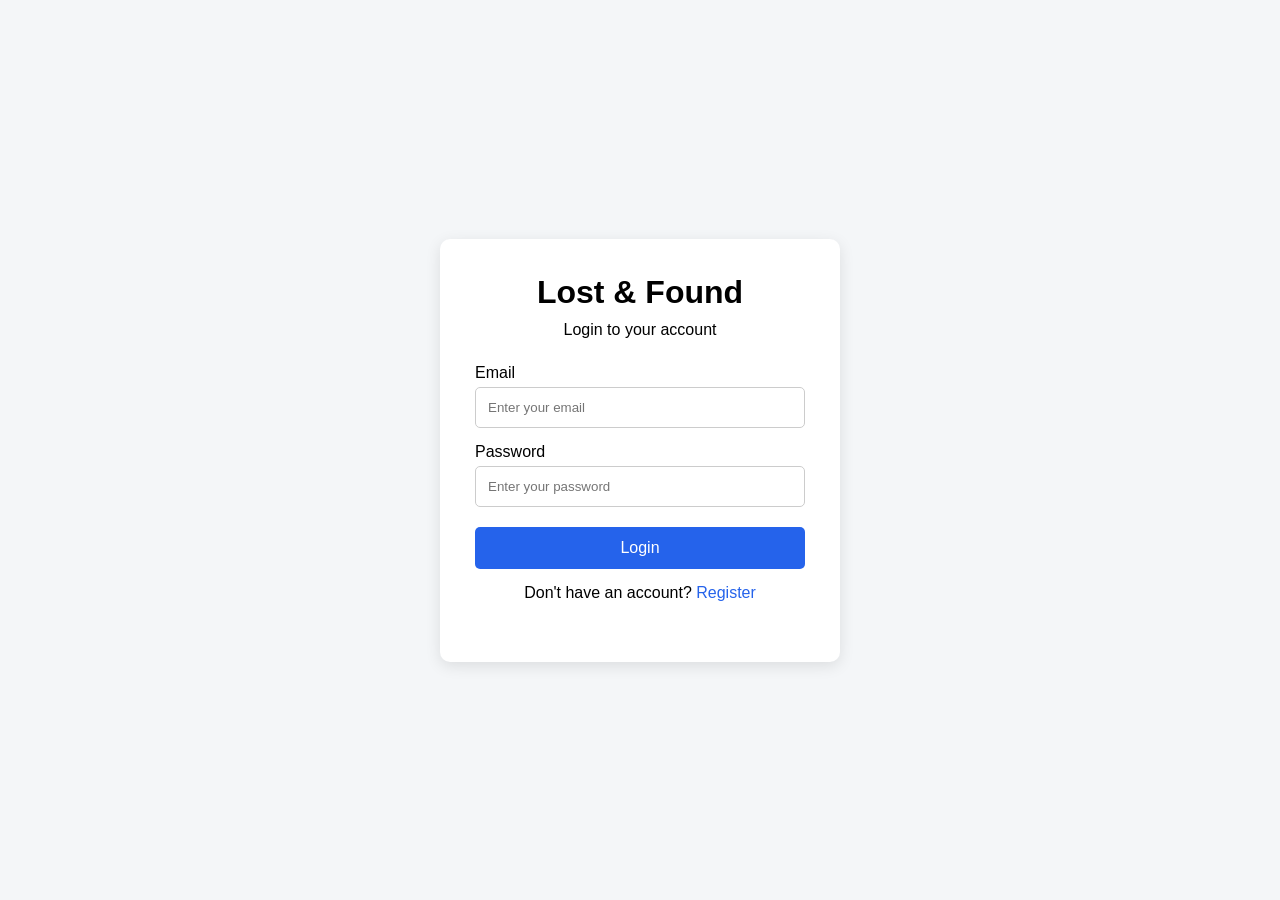
==== frontend/index.html @ b4ef364d "Added Admin Control" ====
<!DOCTYPE html>
<html lang="en">

<head>
    <meta charset="UTF-8">
    <meta name="viewport" content="width=device-width, initial-scale=1.0">

    <title>Lost & Found - Login</title>

    <link rel="stylesheet" href="css/style.css">
</head>

<body>

    <div class="container">

        <div class="login-box">

            <h1>Lost & Found</h1>

            <p>Login to your account</p>

            <form id="loginForm">

                <label for="email">Email</label>
                <input
                    type="email"
                    id="email"
                    placeholder="Enter your email"
                    required
                >

                <label for="password">Password</label>
                <input
                    type="password"
                    id="password"
                    placeholder="Enter your password"
                    required
                >

                <button type="submit">Login</button>

                <p id="message"></p>

            </form>

            <p>
                Don't have an account?
                <a href="register.html">Register</a>
            </p>

        </div>

    </div>

    <script src="js/login.js"></script>

</body>

</html>
---- frontend/css/style.css ----
/* Landing Page */

.landing-page {
    margin: 0;
    min-height: 100vh;

    background: linear-gradient(
        135deg,
        #1e3c72,
        #2a5298
    );

    display: flex;
    align-items: center;
    justify-content: center;
}


.landing-container {
    width: 100%;
    max-width: 1100px;
    padding: 40px;
}


.landing-content {
    background: white;

    max-width: 650px;

    margin: auto;

    padding: 60px 50px;

    text-align: center;

    border-radius: 20px;

    box-shadow:
        0 15px 40px rgba(0, 0, 0, 0.2);
}


.landing-content h1 {
    font-size: 52px;
    margin-bottom: 10px;
}


.landing-content h2 {
    font-size: 28px;
    margin-bottom: 20px;
}


.landing-content p {
    font-size: 17px;
    line-height: 1.7;

    color: #555;

    margin-bottom: 35px;
}


.landing-buttons {
    display: flex;

    justify-content: center;

    gap: 20px;
}


.landing-btn {
    display: inline-block;

    padding: 14px 35px;

    background: #1e3c72;

    color: white;

    text-decoration: none;

    border-radius: 8px;

    font-size: 16px;

    font-weight: bold;

    transition: 0.3s;
}


.landing-btn:hover {
    transform: translateY(-2px);

    opacity: 0.9;
}


.landing-btn.secondary {
    background: white;

    color: #1e3c72;

    border: 2px solid #1e3c72;
}


@media (max-width: 600px) {

    .landing-container {
        padding: 20px;
    }

    .landing-content {
        padding: 40px 25px;
    }

    .landing-content h1 {
        font-size: 40px;
    }

    .landing-content h2 {
        font-size: 23px;
    }

    .landing-buttons {
        flex-direction: column;
    }

    .landing-btn {
        width: auto;
    }

}

* {
    box-sizing: border-box;
    margin: 0;
    padding: 0;
}

body {
    font-family: Arial, sans-serif;
    background: #f4f6f8;
}

.container {
    min-height: 100vh;
    display: flex;
    justify-content: center;
    align-items: center;
}

.login-box {
    width: 400px;
    background: white;
    padding: 35px;
    border-radius: 10px;
    box-shadow: 0 4px 15px rgba(0, 0, 0, 0.1);
}

.login-box h1 {
    text-align: center;
    margin-bottom: 10px;
}

.login-box > p {
    text-align: center;
    margin-bottom: 25px;
}

label {
    display: block;
    margin-top: 15px;
    margin-bottom: 5px;
}

input {
    width: 100%;
    padding: 12px;
    border: 1px solid #ccc;
    border-radius: 5px;
}

button {
    width: 100%;
    padding: 12px;
    margin-top: 20px;
    border: none;
    border-radius: 5px;
    background: #2563eb;
    color: white;
    cursor: pointer;
    font-size: 16px;
}

button:hover {
    background: #1d4ed8;
}

a {
    color: #2563eb;
    text-decoration: none;
}

#message {
    margin-top: 15px;
}

header {
    background: #2563eb;
    color: white;
    padding: 20px 40px;

    display: flex;
    justify-content: space-between;
    align-items: center;
}

header h1 {
    margin: 0;
}

nav {
    display: flex;
    align-items: center;
    gap: 20px;
}

nav a {
    color: white;
    text-decoration: none;
}

nav button {
    width: auto;
    margin: 0;
    padding: 8px 15px;
    background: white;
    color: #2563eb;
}

main {
    padding: 40px;
}

main h2 {
    margin-bottom: 10px;
}

.dashboard-cards {
    display: grid;
    grid-template-columns: repeat(2, 1fr);
    gap: 20px;
    margin-top: 30px;
}

.card {
    background: white;
    padding: 25px;
    border-radius: 10px;
    box-shadow: 0 3px 10px rgba(0, 0, 0, 0.1);
}

.card h3 {
    margin-bottom: 10px;
}

.card p {
    margin-bottom: 20px;
}

.card a {
    display: inline-block;
    background: #2563eb;
    color: white;
    padding: 10px 15px;
    border-radius: 5px;
}

.filters {
    display: grid;
    grid-template-columns: 2fr 1fr 1fr 1fr;
    gap: 15px;
    margin: 25px 0;
}

.filters input,
.filters select {
    padding: 12px;
    border: 1px solid #ccc;
    border-radius: 5px;
}

.items-grid {
    display: grid;
    grid-template-columns: repeat(3, 1fr);
    gap: 20px;
    margin-top: 25px;
}

.item-card {
    background: white;
    padding: 20px;
    border-radius: 10px;
    box-shadow: 0 3px 10px rgba(0, 0, 0, 0.1);
}

.item-card h3 {
    margin-bottom: 15px;
}

.item-card p {
    margin: 8px 0;
}

.item-card button {
    margin-top: 15px;
}

@media (max-width: 900px) {

    .items-grid {
        grid-template-columns: repeat(2, 1fr);
    }

    .filters {
        grid-template-columns: 1fr 1fr;
    }
}

@media (max-width: 600px) {

    .items-grid {
        grid-template-columns: 1fr;
    }

    .filters {
        grid-template-columns: 1fr;
    }

    header {
        flex-direction: column;
        gap: 15px;
    }

    nav {
        flex-wrap: wrap;
        justify-content: center;
    }
}

.details-card {
    max-width: 800px;
    margin: 30px auto;
    background: white;
    padding: 30px;
    border-radius: 10px;
    box-shadow: 0 3px 10px rgba(0, 0, 0, 0.1);
}

.details-card h2 {
    margin-bottom: 20px;
}

.details-card p {
    margin: 12px 0;
}

.claim-box {
    max-width: 800px;
    margin: 20px auto;
    background: white;
    padding: 30px;
    border-radius: 10px;
    box-shadow: 0 3px 10px rgba(0, 0, 0, 0.1);
}

.claim-box h2 {
    margin-bottom: 10px;
}

.claim-box textarea {
    width: 100%;
    margin-top: 20px;
    padding: 12px;
    border: 1px solid #ccc;
    border-radius: 5px;
    resize: vertical;
}

.claim-box button {
    width: auto;
    padding: 10px 20px;
}

#message,
#claimMessageResult {
    margin-top: 15px;
}

.form-card {
    max-width: 650px;
    margin: 30px auto;
    background: white;
    padding: 30px;
    border-radius: 10px;
    box-shadow: 0 3px 10px rgba(0, 0, 0, 0.1);
}

.form-card h2 {
    margin-bottom: 10px;
}

.form-card > p {
    margin-bottom: 25px;
}

.form-card label {
    display: block;
    margin-top: 15px;
    margin-bottom: 5px;
}

.form-card input,
.form-card select,
.form-card textarea {
    width: 100%;
    padding: 12px;
    border: 1px solid #ccc;
    border-radius: 5px;
    font-family: inherit;
}

.form-card textarea {
    resize: vertical;
}

.form-card button {
    margin-top: 25px;
}

#message {
    margin-top: 15px;
}

.claims-grid {
    display: grid;
    grid-template-columns: repeat(3, 1fr);
    gap: 20px;
    margin-top: 25px;
}

.claim-card {
    background: white;
    padding: 25px;
    border-radius: 10px;
    box-shadow: 0 3px 10px rgba(0, 0, 0, 0.1);
}

.claim-card h3 {
    margin-bottom: 15px;
}

.claim-card p {
    margin: 10px 0;
}

.claim-status {
    font-weight: bold;
}

.claim-status.pending {
    color: orange;
}

.claim-status.accepted {
    color: green;
}

.claim-status.rejected {
    color: red;
}

.claim-card button {
    width: auto;
    margin-top: 15px;
}


@media (max-width: 900px) {

    .claims-grid {
        grid-template-columns: repeat(2, 1fr);
    }

}


@media (max-width: 600px) {

    .claims-grid {
        grid-template-columns: 1fr;
    }

}

.admin-claim-card {
    background: white;
    margin: 20px 0;
    padding: 25px;
    border-radius: 10px;
    box-shadow: 0 3px 10px rgba(0, 0, 0, 0.1);
}

.admin-claim-card h3 {
    margin-bottom: 15px;
}

.admin-claim-card p {
    margin: 10px 0;
}

.claim-actions {
    margin-top: 20px;
}

.claim-actions button {
    width: auto;
    margin-right: 10px;
}

.admin-item-card {
    background: white;
    margin: 20px 0;
    padding: 25px;
    border-radius: 10px;
    box-shadow: 0 3px 10px rgba(0, 0, 0, 0.1);
}

.admin-item-card h3 {
    margin-bottom: 15px;
}

.admin-item-card p {
    margin: 10px 0;
}

.item-actions {
    margin-top: 20px;
}

.item-actions button {
    width: auto;
    margin-right: 10px;
}

.item-status {
    font-weight: bold;
}

.item-status.active {
    color: green;
}

.item-status.resolved {
    color: blue;
}

.admin-user-card {
    background: white;
    margin: 20px 0;
    padding: 25px;
    border-radius: 10px;
    box-shadow: 0 3px 10px rgba(0, 0, 0, 0.1);
}

.admin-user-card h3 {
    margin-bottom: 15px;
}

.admin-user-card p {
    margin: 10px 0;
}

.user-actions {
    margin-top: 20px;
}

.user-actions button {
    width: auto;
}

.user-actions span {
    font-weight: bold;
}

.dashboard-cards {
    display: grid;
    grid-template-columns: repeat(3, 1fr);
    gap: 20px;
    margin-top: 30px;
}

.dashboard-card {
    background: white;
    padding: 25px;
    border-radius: 10px;
    text-align: center;
    box-shadow: 0 3px 10px rgba(0, 0, 0, 0.1);
}

.dashboard-card h3 {
    margin-bottom: 15px;
}

.dashboard-card p {
    font-size: 32px;
    font-weight: bold;
}

.admin-links {
    display: flex;
    gap: 15px;
    margin-top: 35px;
    flex-wrap: wrap;
}

.admin-links a {
    padding: 12px 20px;
    background: #333;
    color: white;
    text-decoration: none;
    border-radius: 6px;
}

@media (max-width: 800px) {

    .dashboard-cards {
        grid-template-columns: repeat(2, 1fr);
    }

}

@media (max-width: 500px) {

    .dashboard-cards {
        grid-template-columns: 1fr;
    }

}
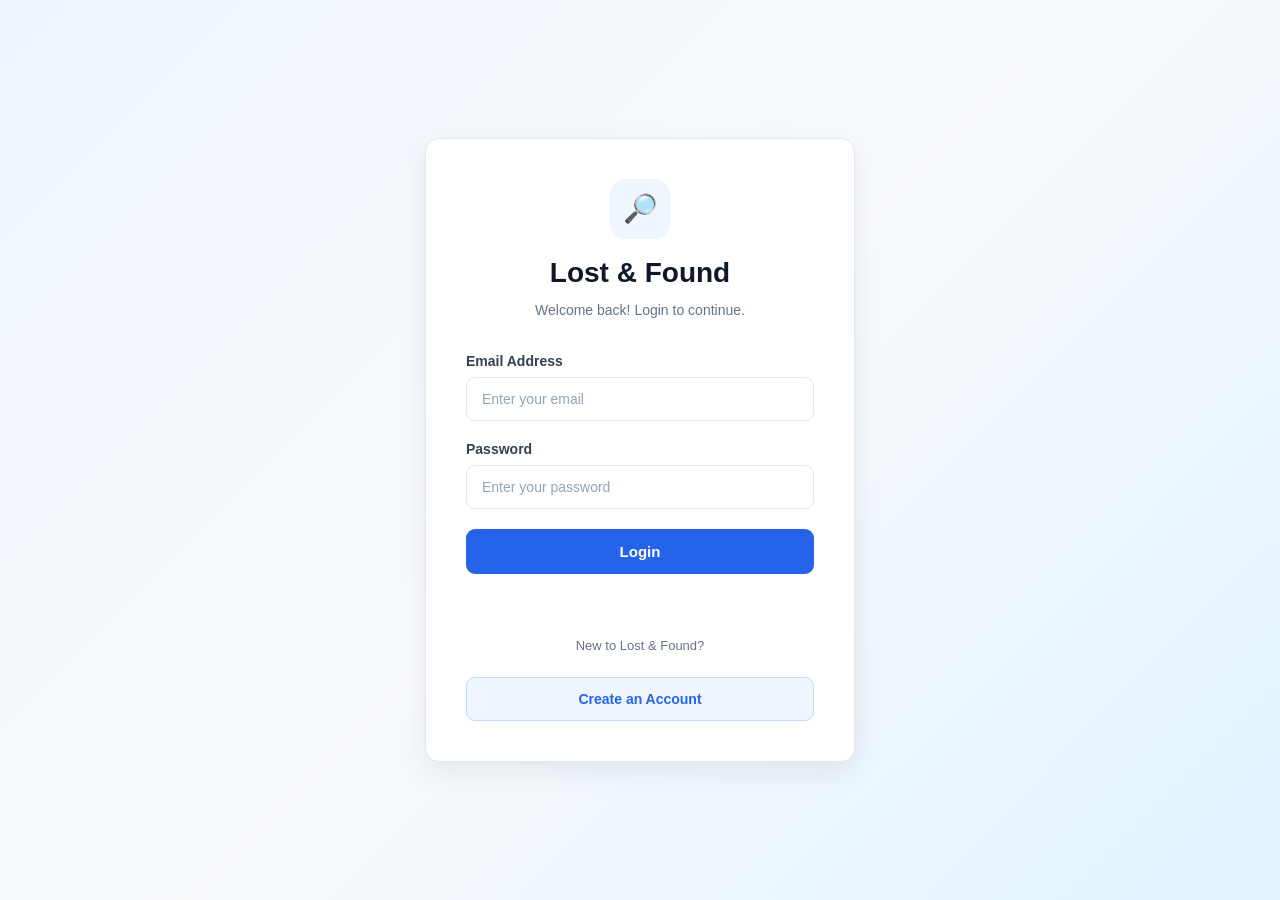
==== commit 41448374: "Updated frontend" ====
--- a/frontend/index.html
+++ b/frontend/index.html
@@ -5,53 +5,80 @@
     <meta charset="UTF-8">
     <meta name="viewport" content="width=device-width, initial-scale=1.0">
 
-    <title>Lost & Found - Login</title>
+    <title>Login | Lost & Found</title>
 
     <link rel="stylesheet" href="css/style.css">
 </head>
 
 <body>
 
-    <div class="container">
+    <main class="auth-page">
 
-        <div class="login-box">
+        <section class="auth-card">
 
-            <h1>Lost & Found</h1>
+            <div class="auth-header">
 
-            <p>Login to your account</p>
+                <div class="brand-icon">
+                    🔎
+                </div>
 
-            <form id="loginForm">
+                <h1>Lost & Found</h1>
 
-                <label for="email">Email</label>
-                <input
-                    type="email"
-                    id="email"
-                    placeholder="Enter your email"
-                    required
-                >
+                <p>Welcome back! Login to continue.</p>
 
-                <label for="password">Password</label>
-                <input
-                    type="password"
-                    id="password"
-                    placeholder="Enter your password"
-                    required
-                >
+            </div>
 
-                <button type="submit">Login</button>
+            <form id="loginForm" class="auth-form">
 
-                <p id="message"></p>
+                <div class="form-group">
+
+                    <label for="email">Email Address</label>
+
+                    <input
+                        type="email"
+                        id="email"
+                        name="email"
+                        placeholder="Enter your email"
+                        autocomplete="email"
+                        required
+                    >
+
+                </div>
+
+                <div class="form-group">
+
+                    <label for="password">Password</label>
+
+                    <input
+                        type="password"
+                        id="password"
+                        name="password"
+                        placeholder="Enter your password"
+                        autocomplete="current-password"
+                        required
+                    >
+
+                </div>
+
+                <button type="submit" class="primary-btn">
+                    Login
+                </button>
+
+                <p id="message" class="form-message"></p>
 
             </form>
 
-            <p>
-                Don't have an account?
-                <a href="register.html">Register</a>
-            </p>
+            <div class="auth-divider">
+                <span>New to Lost & Found?</span>
+            </div>
 
-        </div>
+            <a href="register.html" class="secondary-btn">
+                Create an Account
+            </a>
 
-    </div>
+        </section>
+
+    </main>
 
     <script src="js/login.js"></script>
 
--- a/frontend/css/style.css
+++ b/frontend/css/style.css
@@ -1,655 +1,5885 @@
-/* Landing Page */
-
-.landing-page {
+
+/* =========================================
+   1. GLOBAL RESET
+   Removes default browser spacing
+========================================= */
+
+* {
     margin: 0;
+    padding: 0;
+    box-sizing: border-box;
+}
+
+
+/* =========================================
+   2. ROOT VARIABLES
+   Common colors and values for the website
+========================================= */
+
+:root {
+    --primary-color: #2563eb;
+    --primary-hover: #1d4ed8;
+
+    --background-color: #f1f5f9;
+    --card-color: #ffffff;
+
+    --heading-color: #0f172a;
+    --text-color: #64748b;
+
+    --border-color: #e2e8f0;
+
+    --shadow: 0 10px 30px rgba(15, 23, 42, 0.08);
+
+    --border-radius: 14px;
+}
+
+
+/* =========================================
+   3. BODY STYLING
+   Sets the default font and background
+========================================= */
+
+body {
+    font-family: Arial, Helvetica, sans-serif;
+    background-color: var(--background-color);
+    color: var(--heading-color);
     min-height: 100vh;
+}
+
+
+/* =========================================
+   4. AUTH PAGE
+   Centers the login card
+========================================= */
+
+.auth-page {
+    min-height: 100vh;
+
+    display: flex;
+    justify-content: center;
+    align-items: center;
+
+    padding: 20px;
 
     background: linear-gradient(
         135deg,
-        #1e3c72,
-        #2a5298
+        #eff6ff,
+        #f8fafc,
+        #e0f2fe
     );
-
-    display: flex;
-    align-items: center;
+}
+
+
+/* =========================================
+   5. AUTH CARD
+   Main white login container
+========================================= */
+
+.auth-card {
+    width: 100%;
+    max-width: 430px;
+
+    background-color: var(--card-color);
+
+    padding: 40px;
+
+    border: 1px solid var(--border-color);
+    border-radius: var(--border-radius);
+
+    box-shadow: var(--shadow);
+
+    transition: transform 0.3s ease,
+                box-shadow 0.3s ease;
+}
+
+/* Slight card elevation on hover */
+
+.auth-card:hover {
+    transform: translateY(-3px);
+
+    box-shadow: 0 16px 40px rgba(15, 23, 42, 0.12);
+}
+
+
+/* =========================================
+   6. AUTH HEADER
+   Logo, heading and welcome text
+========================================= */
+
+.auth-header {
+    text-align: center;
+    margin-bottom: 32px;
+}
+
+/* Logo icon */
+
+.brand-icon {
+    width: 60px;
+    height: 60px;
+
+    display: flex;
     justify-content: center;
-}
-
-
-.landing-container {
+    align-items: center;
+
+    margin: 0 auto 18px;
+
+    background-color: #eff6ff;
+
+    border-radius: 16px;
+
+    font-size: 28px;
+}
+
+/* Main heading */
+
+.auth-header h1 {
+    font-size: 28px;
+    font-weight: 700;
+
+    color: var(--heading-color);
+
+    margin-bottom: 10px;
+}
+
+/* Welcome text */
+
+.auth-header p {
+    font-size: 14px;
+    color: var(--text-color);
+    line-height: 1.6;
+}
+
+
+/* =========================================
+   7. FORM STYLING
+========================================= */
+
+.auth-form {
+    display: flex;
+    flex-direction: column;
+    gap: 20px;
+}
+
+/* Each input and its label */
+
+.form-group {
+    display: flex;
+    flex-direction: column;
+    gap: 8px;
+}
+
+/* Input labels */
+
+.form-group label {
+    font-size: 14px;
+    font-weight: 600;
+
+    color: #334155;
+}
+
+/* Email and password inputs */
+
+.form-group input {
     width: 100%;
-    max-width: 1100px;
-    padding: 40px;
-}
-
-
-.landing-content {
+
+    padding: 13px 15px;
+
+    font-size: 14px;
+    font-family: inherit;
+
+    color: var(--heading-color);
+
+    background-color: #ffffff;
+
+    border: 1px solid var(--border-color);
+    border-radius: 9px;
+
+    outline: none;
+
+    transition: border-color 0.2s ease,
+                box-shadow 0.2s ease;
+}
+
+/* Placeholder color */
+
+.form-group input::placeholder {
+    color: #94a3b8;
+}
+
+/* Input focus effect */
+
+.form-group input:focus {
+    border-color: var(--primary-color);
+
+    box-shadow: 0 0 0 3px rgba(37, 99, 235, 0.12);
+}
+
+
+/* =========================================
+   8. PRIMARY LOGIN BUTTON
+========================================= */
+
+.primary-btn {
+    width: 100%;
+
+    padding: 14px;
+
+    background-color: var(--primary-color);
+    color: #ffffff;
+
+    border: none;
+    border-radius: 9px;
+
+    font-size: 15px;
+    font-weight: 600;
+
+    cursor: pointer;
+
+    transition: background-color 0.2s ease,
+                transform 0.2s ease,
+                box-shadow 0.2s ease;
+}
+
+/* Button hover */
+
+.primary-btn:hover {
+    background-color: var(--primary-hover);
+
+    transform: translateY(-2px);
+
+    box-shadow: 0 5px 14px rgba(37, 99, 235, 0.25);
+}
+
+/* Button click */
+
+.primary-btn:active {
+    transform: translateY(0);
+}
+
+/* Keyboard focus */
+
+.primary-btn:focus-visible,
+.secondary-btn:focus-visible {
+    outline: 3px solid rgba(37, 99, 235, 0.35);
+    outline-offset: 3px;
+}
+
+
+/* =========================================
+   9. FORM MESSAGE
+   Displays login success or error messages
+========================================= */
+
+.form-message {
+    font-size: 13px;
+    text-align: center;
+    line-height: 1.5;
+
+    color: #dc2626;
+}
+
+
+/* =========================================
+   10. AUTH DIVIDER
+========================================= */
+
+.auth-divider {
+    display: flex;
+    align-items: center;
+    justify-content: center;
+
+    margin: 24px 0;
+
+    color: var(--text-color);
+    font-size: 13px;
+}
+
+
+/* =========================================
+   11. SECONDARY BUTTON
+   Create account button
+========================================= */
+
+.secondary-btn {
+    display: block;
+    width: 100%;
+
+    padding: 13px;
+
+    text-align: center;
+    text-decoration: none;
+
+    color: var(--primary-color);
+
+    background-color: #eff6ff;
+
+    border: 1px solid #bfdbfe;
+    border-radius: 9px;
+
+    font-size: 14px;
+    font-weight: 600;
+
+    transition: background-color 0.2s ease,
+                border-color 0.2s ease;
+}
+
+/* Register button hover */
+
+.secondary-btn:hover {
+    background-color: #dbeafe;
+    border-color: #93c5fd;
+}
+
+
+/* =========================================
+   12. RESPONSIVE DESIGN
+   Adjusts the card for mobile screens
+========================================= */
+
+@media (max-width: 480px) {
+
+    .auth-card {
+        padding: 28px 22px;
+    }
+
+    .auth-header h1 {
+        font-size: 24px;
+    }
+
+    .brand-icon {
+        width: 54px;
+        height: 54px;
+    }
+
+}
+
+
+/* =========================================
+   13. REDUCED MOTION
+   Respects users who prefer less animation
+========================================= */
+
+@media (prefers-reduced-motion: reduce) {
+
+    *,
+    *::before,
+    *::after {
+        scroll-behavior: auto !important;
+        animation-duration: 0.01ms !important;
+        transition-duration: 0.01ms !important;
+    }
+
+}
+
+
+/* =========================================
+   USER DASHBOARD
+========================================= */
+
+
+/* =========================================
+   MAIN HEADER
+========================================= */
+
+.main-header {
+    min-height: 70px;
+
+    display: flex;
+    align-items: center;
+    justify-content: space-between;
+
+    padding: 15px 40px;
+
+    background-color: #0f172a;
+
+    border-bottom: 1px solid #1e293b;
+}
+
+
+/* Application brand */
+
+.brand {
+    display: flex;
+    align-items: center;
+
+    gap: 10px;
+
+    color: #ffffff;
+
+    font-size: 20px;
+    font-weight: 700;
+
+    text-decoration: none;
+}
+
+
+/* Brand icon */
+
+.brand-symbol {
+    width: 38px;
+    height: 38px;
+
+    display: flex;
+    align-items: center;
+    justify-content: center;
+
+    background-color: #2563eb;
+
+    border-radius: 10px;
+
+    font-size: 18px;
+}
+
+
+/* =========================================
+   NAVIGATION
+========================================= */
+
+.main-nav {
+    display: flex;
+    align-items: center;
+
+    gap: 8px;
+}
+
+
+/* Navigation links */
+
+.nav-link {
+    padding: 9px 13px;
+
+    color: #cbd5e1;
+
+    border-radius: 7px;
+
+    font-size: 14px;
+
+    text-decoration: none;
+
+    transition:
+        background-color 0.2s ease,
+        color 0.2s ease;
+}
+
+
+/* Navigation hover */
+
+.nav-link:hover {
+    color: #ffffff;
+
+    background-color: #1e293b;
+
+    text-decoration: none;
+}
+
+
+/* Active navigation item */
+
+.nav-link.active {
+    color: #ffffff;
+
+    background-color: #2563eb;
+}
+
+
+/* =========================================
+   LOGOUT BUTTON
+========================================= */
+
+.logout-btn {
+    width: auto;
+
+    margin: 0;
+
+    padding: 9px 15px;
+
+    border: 1px solid #475569;
+
+    border-radius: 7px;
+
+    background-color: transparent;
+
+    color: #cbd5e1;
+
+    font-size: 14px;
+
+    cursor: pointer;
+
+    transition:
+        background-color 0.2s ease,
+        color 0.2s ease,
+        border-color 0.2s ease;
+}
+
+
+/* Logout hover */
+
+.logout-btn:hover {
+    background-color: #dc2626;
+
+    border-color: #dc2626;
+
+    color: #ffffff;
+}
+
+
+/* =========================================
+   DASHBOARD CONTAINER
+========================================= */
+
+.dashboard-container {
+    max-width: 1200px;
+
+    margin: 0 auto;
+
+    padding: 45px 30px;
+}
+
+
+/* =========================================
+   WELCOME SECTION
+========================================= */
+
+.dashboard-welcome {
+    display: flex;
+
+    align-items: center;
+    justify-content: space-between;
+
+    gap: 30px;
+
+    margin-bottom: 35px;
+
+    padding: 35px;
+
+    background:
+        linear-gradient(
+            135deg,
+            #0f172a,
+            #1e3a8a
+        );
+
+    border-radius: 18px;
+
+    color: #ffffff;
+
+    box-shadow:
+        0 12px 30px rgba(15, 23, 42, 0.15);
+}
+
+
+/* Small label */
+
+.welcome-label {
+    display: block;
+
+    margin-bottom: 10px;
+
+    color: #93c5fd;
+
+    font-size: 12px;
+
+    font-weight: 700;
+
+    letter-spacing: 1.5px;
+}
+
+
+/* Welcome heading */
+
+.dashboard-welcome h1 {
+    margin-bottom: 10px;
+
+    color: #ffffff;
+
+    font-size: 30px;
+}
+
+
+/* Welcome description */
+
+.dashboard-welcome p {
+    max-width: 650px;
+
+    margin: 0;
+
+    color: #cbd5e1;
+
+    line-height: 1.6;
+}
+
+
+/* =========================================
+   PRIMARY DASHBOARD BUTTON
+========================================= */
+
+.dashboard-primary-btn {
+    flex-shrink: 0;
+
+    padding: 13px 20px;
+
+    background-color: #ffffff;
+
+    color: #1d4ed8;
+
+    border-radius: 9px;
+
+    font-size: 14px;
+
+    font-weight: 700;
+
+    text-decoration: none;
+
+    transition:
+        transform 0.2s ease,
+        box-shadow 0.2s ease;
+}
+
+
+.dashboard-primary-btn:hover {
+    transform: translateY(-2px);
+
+    box-shadow:
+        0 8px 20px rgba(0, 0, 0, 0.15);
+
+    text-decoration: none;
+}
+
+
+/* =========================================
+   DASHBOARD CARDS
+========================================= */
+
+.dashboard-cards {
+    display: grid;
+
+    grid-template-columns:
+        repeat(4, 1fr);
+
+    gap: 18px;
+
+    margin-top: 0;
+}
+
+
+/* Individual card */
+
+.dashboard-card {
+    display: flex;
+
+    flex-direction: column;
+
+    padding: 24px;
+
+    background-color: #ffffff;
+
+    border: 1px solid #e2e8f0;
+
+    border-radius: 14px;
+
+    box-shadow:
+        0 4px 15px rgba(15, 23, 42, 0.05);
+
+    transition:
+        transform 0.2s ease,
+        box-shadow 0.2s ease,
+        border-color 0.2s ease;
+}
+
+
+/* Card hover */
+
+.dashboard-card:hover {
+    transform: translateY(-5px);
+
+    border-color: #bfdbfe;
+
+    box-shadow:
+        0 12px 25px rgba(15, 23, 42, 0.10);
+}
+
+
+/* =========================================
+   CARD ICON
+========================================= */
+
+.dashboard-card-icon {
+    width: 46px;
+    height: 46px;
+
+    display: flex;
+
+    align-items: center;
+    justify-content: center;
+
+    margin-bottom: 18px;
+
+    border-radius: 12px;
+
+    font-size: 20px;
+
+    font-weight: 700;
+}
+
+
+/* Lost */
+
+.lost-icon {
+    background-color: #fff7ed;
+
+    color: #ea580c;
+}
+
+
+/* Found */
+
+.found-icon {
+    background-color: #ecfeff;
+
+    color: #0891b2;
+}
+
+
+/* Report */
+
+.report-icon {
+    background-color: #eff6ff;
+
+    color: #2563eb;
+}
+
+
+/* Claims */
+
+.claims-icon {
+    background-color: #f5f3ff;
+
+    color: #7c3aed;
+}
+
+
+/* =========================================
+   CARD CONTENT
+========================================= */
+
+.dashboard-card-content {
+    flex: 1;
+}
+
+
+.dashboard-card h3 {
+    margin-bottom: 8px;
+
+    color: #0f172a;
+
+    font-size: 17px;
+}
+
+
+.dashboard-card p {
+    margin-bottom: 18px;
+
+    color: #64748b;
+
+    font-size: 13px;
+
+    line-height: 1.6;
+}
+
+
+.dashboard-card a {
+    color: #2563eb;
+
+    font-size: 13px;
+
+    font-weight: 700;
+
+    text-decoration: none;
+}
+
+
+.dashboard-card a:hover {
+    color: #1d4ed8;
+
+    text-decoration: none;
+}
+
+
+/* =========================================
+   QUICK ACTIONS
+========================================= */
+
+.quick-actions {
+    margin-top: 50px;
+}
+
+
+.section-label {
+    display: block;
+
+    margin-bottom: 6px;
+
+    color: #2563eb;
+
+    font-size: 11px;
+
+    font-weight: 700;
+
+    letter-spacing: 1.5px;
+}
+
+
+.section-heading h2 {
+    margin-bottom: 20px;
+
+    color: #0f172a;
+
+    font-size: 24px;
+}
+
+
+/* =========================================
+   ACTION GRID
+========================================= */
+
+.action-grid {
+    display: grid;
+
+    grid-template-columns:
+        repeat(2, 1fr);
+
+    gap: 16px;
+}
+
+
+/* Individual action */
+
+.action-card {
+    display: flex;
+
+    align-items: center;
+
+    gap: 15px;
+
+    padding: 20px;
+
+    background-color: #ffffff;
+
+    border: 1px solid #e2e8f0;
+
+    border-radius: 12px;
+
+    color: inherit;
+
+    text-decoration: none;
+
+    transition:
+        transform 0.2s ease,
+        border-color 0.2s ease,
+        box-shadow 0.2s ease;
+}
+
+
+.action-card:hover {
+    transform: translateY(-3px);
+
+    border-color: #bfdbfe;
+
+    box-shadow:
+        0 8px 20px rgba(15, 23, 42, 0.08);
+
+    text-decoration: none;
+}
+
+
+/* Action icon */
+
+.action-icon {
+    width: 45px;
+    height: 45px;
+
+    flex-shrink: 0;
+
+    display: flex;
+
+    justify-content: center;
+    align-items: center;
+
+    background-color: #eff6ff;
+
+    border-radius: 10px;
+
+    font-size: 19px;
+}
+
+
+/* Action content */
+
+.action-card div {
+    flex: 1;
+}
+
+
+.action-card h3 {
+    margin-bottom: 5px;
+
+    color: #0f172a;
+
+    font-size: 15px;
+}
+
+
+.action-card p {
+    margin: 0;
+
+    color: #64748b;
+
+    font-size: 13px;
+
+    line-height: 1.5;
+}
+
+
+/* Arrow */
+
+.action-arrow {
+    color: #2563eb;
+
+    font-size: 20px;
+
+    transition: transform 0.2s ease;
+}
+
+
+.action-card:hover .action-arrow {
+    transform: translateX(4px);
+}
+
+
+/* =========================================
+   INFORMATION BOX
+========================================= */
+
+.dashboard-info {
+    display: flex;
+
+    align-items: flex-start;
+
+    gap: 15px;
+
+    margin-top: 40px;
+
+    padding: 22px;
+
+    background-color: #eff6ff;
+
+    border: 1px solid #bfdbfe;
+
+    border-radius: 12px;
+}
+
+
+.info-icon {
+    font-size: 22px;
+}
+
+
+.dashboard-info h3 {
+    margin-bottom: 6px;
+
+    color: #1e3a8a;
+
+    font-size: 15px;
+}
+
+
+.dashboard-info p {
+    margin: 0;
+
+    color: #475569;
+
+    font-size: 13px;
+
+    line-height: 1.6;
+}
+
+
+/* =========================================
+   DASHBOARD RESPONSIVENESS
+========================================= */
+
+
+/* Tablet */
+
+@media (max-width: 1000px) {
+
+    .dashboard-cards {
+        grid-template-columns:
+            repeat(2, 1fr);
+    }
+
+}
+
+
+/* Mobile */
+
+@media (max-width: 700px) {
+
+    .main-header {
+        flex-direction: column;
+
+        gap: 15px;
+
+        padding: 15px 20px;
+    }
+
+
+    .main-nav {
+        width: 100%;
+
+        justify-content: center;
+
+        flex-wrap: wrap;
+    }
+
+
+    .dashboard-container {
+        padding: 25px 18px;
+    }
+
+
+    .dashboard-welcome {
+        flex-direction: column;
+
+        align-items: flex-start;
+
+        padding: 25px;
+    }
+
+
+    .dashboard-welcome h1 {
+        font-size: 25px;
+    }
+
+
+    .dashboard-primary-btn {
+        width: 100%;
+
+        text-align: center;
+    }
+
+
+    .dashboard-cards {
+        grid-template-columns: 1fr;
+    }
+
+
+    .action-grid {
+        grid-template-columns: 1fr;
+    }
+
+}
+
+
+/* Small mobile */
+
+@media (max-width: 450px) {
+
+    .main-nav {
+        gap: 4px;
+    }
+
+
+    .nav-link {
+        padding: 8px 9px;
+
+        font-size: 12px;
+    }
+
+
+    .logout-btn {
+        padding: 8px 10px;
+
+        font-size: 12px;
+    }
+
+
+    .dashboard-welcome {
+        border-radius: 14px;
+    }
+
+
+    .dashboard-info {
+        flex-direction: column;
+    }
+
+}
+
+/* =========================================
+   ITEMS PAGE
+========================================= */
+
+
+/* =========================================
+   ITEMS PAGE CONTAINER
+========================================= */
+
+.items-page {
+    max-width: 1200px;
+
+    margin: 0 auto;
+
+    padding: 40px 30px;
+}
+
+
+/* =========================================
+   ITEMS HERO
+========================================= */
+
+.items-hero {
+    display: flex;
+
+    align-items: center;
+    justify-content: space-between;
+
+    gap: 30px;
+
+    margin-bottom: 30px;
+
+    padding: 35px;
+
+    background:
+        linear-gradient(
+            135deg,
+            #0f172a,
+            #1e3a8a
+        );
+
+    border-radius: 18px;
+
+    color: white;
+
+    box-shadow:
+        0 12px 30px rgba(15, 23, 42, 0.15);
+}
+
+
+.items-hero h1 {
+    margin-bottom: 10px;
+
+    color: white;
+
+    font-size: 30px;
+}
+
+
+.items-hero p {
+    margin: 0;
+
+    color: #cbd5e1;
+
+    line-height: 1.6;
+}
+
+
+/* =========================================
+   FILTER SECTION
+========================================= */
+
+.items-filter-section {
+    margin-bottom: 35px;
+
+    padding: 25px;
+
     background: white;
 
-    max-width: 650px;
-
-    margin: auto;
-
-    padding: 60px 50px;
+    border: 1px solid #e2e8f0;
+
+    border-radius: 14px;
+
+    box-shadow:
+        0 4px 15px rgba(15, 23, 42, 0.05);
+}
+
+
+/* Filter heading */
+
+.filter-header {
+    margin-bottom: 20px;
+}
+
+
+.filter-header h2 {
+    margin-bottom: 5px;
+
+    color: #0f172a;
+
+    font-size: 20px;
+}
+
+
+.filter-header p {
+    margin: 0;
+
+    color: #64748b;
+
+    font-size: 13px;
+}
+
+
+/* =========================================
+   FILTER GRID
+========================================= */
+
+.items-filters {
+    display: grid;
+
+    grid-template-columns:
+        2fr 1fr 1fr 1.5fr;
+
+    gap: 15px;
+}
+
+
+/* =========================================
+   FILTER GROUP
+========================================= */
+
+.filter-group {
+    display: flex;
+
+    flex-direction: column;
+
+    gap: 7px;
+}
+
+
+.filter-group label {
+    color: #334155;
+
+    font-size: 13px;
+
+    font-weight: 600;
+}
+
+
+/* =========================================
+   FILTER INPUTS
+========================================= */
+
+.filter-group input,
+.filter-group select {
+    width: 100%;
+
+    min-height: 44px;
+
+    padding: 11px 13px;
+
+    background: white;
+
+    border: 1px solid #e2e8f0;
+
+    border-radius: 8px;
+
+    color: #0f172a;
+
+    font-family: inherit;
+
+    font-size: 13px;
+
+    outline: none;
+
+    transition:
+        border-color 0.2s ease,
+        box-shadow 0.2s ease;
+}
+
+
+.filter-group input:focus,
+.filter-group select:focus {
+    border-color: #2563eb;
+
+    box-shadow:
+        0 0 0 3px rgba(37, 99, 235, 0.10);
+}
+
+
+/* =========================================
+   INPUT WITH ICON
+========================================= */
+
+.input-with-icon {
+    position: relative;
+}
+
+
+.input-with-icon span {
+    position: absolute;
+
+    left: 13px;
+
+    top: 50%;
+
+    transform: translateY(-50%);
+
+    font-size: 14px;
+
+    pointer-events: none;
+}
+
+
+.input-with-icon input {
+    padding-left: 38px;
+}
+
+
+/* =========================================
+   RESULTS HEADER
+========================================= */
+
+.items-results-header {
+    display: flex;
+
+    align-items: center;
+
+    justify-content: space-between;
+
+    margin-bottom: 20px;
+}
+
+
+.items-results-header h2 {
+    margin-bottom: 5px;
+
+    color: #0f172a;
+
+    font-size: 22px;
+}
+
+
+.items-results-header p {
+    margin: 0;
+
+    color: #64748b;
+
+    font-size: 13px;
+}
+
+
+/* =========================================
+   ITEMS GRID
+========================================= */
+
+.items-grid {
+    display: grid;
+
+    grid-template-columns:
+        repeat(3, 1fr);
+
+    gap: 20px;
+
+    margin-top: 0;
+}
+
+
+/* =========================================
+   ITEM CARD
+========================================= */
+
+.item-card {
+    display: flex;
+
+    flex-direction: column;
+
+    min-width: 0;
+
+    padding: 22px;
+
+    background: white;
+
+    border: 1px solid #e2e8f0;
+
+    border-radius: 14px;
+
+    box-shadow:
+        0 4px 15px rgba(15, 23, 42, 0.05);
+
+    transition:
+        transform 0.25s ease,
+        box-shadow 0.25s ease,
+        border-color 0.25s ease;
+}
+
+
+/* Card hover */
+
+.item-card:hover {
+    transform: translateY(-5px);
+
+    border-color: #bfdbfe;
+
+    box-shadow:
+        0 14px 30px rgba(15, 23, 42, 0.11);
+}
+
+
+/* =========================================
+   CARD HEADER
+========================================= */
+
+.item-card-header {
+    display: flex;
+
+    align-items: center;
+
+    justify-content: space-between;
+
+    gap: 10px;
+
+    margin-bottom: 16px;
+}
+
+
+/* Item icon */
+
+.item-card-icon {
+    width: 45px;
+    height: 45px;
+
+    display: flex;
+
+    align-items: center;
+    justify-content: center;
+
+    background-color: #f1f5f9;
+
+    border-radius: 11px;
+
+    font-size: 20px;
+}
+
+
+/* =========================================
+   STATUS BADGES
+========================================= */
+
+.item-status {
+    display: inline-flex;
+
+    align-items: center;
+
+    padding: 5px 9px;
+
+    border-radius: 999px;
+
+    font-size: 10px;
+
+    font-weight: 700;
+
+    letter-spacing: 0.5px;
+}
+
+
+/* Returned = Green */
+
+.status-returned {
+    background-color: #dcfce7;
+
+    color: #15803d;
+}
+
+
+/* Lost = Amber */
+
+.status-lost {
+    background-color: #fef3c7;
+
+    color: #b45309;
+}
+
+
+/* Found = Blue/Teal */
+
+.status-found {
+    background-color: #cffafe;
+
+    color: #0e7490;
+}
+
+
+/* Claimed = Purple */
+
+.status-claimed {
+    background-color: #ede9fe;
+
+    color: #6d28d9;
+}
+
+
+/* Active = Blue */
+
+.status-active {
+    background-color: #dbeafe;
+
+    color: #1d4ed8;
+}
+
+
+/* =========================================
+   ITEM TITLE
+========================================= */
+
+.item-title {
+    margin-bottom: 10px;
+
+    color: #0f172a;
+
+    font-size: 18px;
+
+    line-height: 1.3;
+}
+
+
+/* =========================================
+   TYPE BADGE
+========================================= */
+
+.item-type {
+    display: inline-flex;
+
+    align-self: flex-start;
+
+    margin-bottom: 18px;
+
+    padding: 5px 10px;
+
+    border-radius: 6px;
+
+    font-size: 11px;
+
+    font-weight: 700;
+
+    letter-spacing: 0.5px;
+}
+
+
+/* Lost */
+
+.type-lost {
+    background-color: #fff7ed;
+
+    color: #c2410c;
+}
+
+
+/* Found */
+
+.type-found {
+    background-color: #ecfeff;
+
+    color: #0e7490;
+}
+
+
+/* Default */
+
+.type-default {
+    background-color: #f1f5f9;
+
+    color: #475569;
+}
+
+
+/* =========================================
+   ITEM DETAILS
+========================================= */
+
+.item-details {
+    display: flex;
+
+    flex-direction: column;
+
+    gap: 12px;
+
+    margin-bottom: 18px;
+}
+
+
+.item-detail {
+    display: flex;
+
+    align-items: center;
+
+    gap: 10px;
+}
+
+
+/* Detail icon */
+
+.detail-icon {
+    width: 32px;
+    height: 32px;
+
+    display: flex;
+
+    align-items: center;
+    justify-content: center;
+
+    flex-shrink: 0;
+
+    background-color: #f8fafc;
+
+    border-radius: 7px;
+
+    font-size: 14px;
+}
+
+
+/* Detail text */
+
+.item-detail div {
+    display: flex;
+
+    flex-direction: column;
+
+    gap: 2px;
+
+    min-width: 0;
+}
+
+
+.item-detail small {
+    color: #94a3b8;
+
+    font-size: 10px;
+
+    text-transform: uppercase;
+
+    letter-spacing: 0.5px;
+}
+
+
+.item-detail strong {
+    overflow: hidden;
+
+    color: #334155;
+
+    font-size: 12px;
+
+    font-weight: 600;
+
+    text-overflow: ellipsis;
+
+    white-space: nowrap;
+}
+
+
+/* =========================================
+   DESCRIPTION
+========================================= */
+
+.item-description {
+    display: -webkit-box;
+
+    margin-bottom: 20px;
+
+    color: #64748b;
+
+    font-size: 13px;
+
+    line-height: 1.6;
+
+    -webkit-box-orient: vertical;
+
+    -webkit-line-clamp: 2;
+
+    overflow: hidden;
+}
+
+
+/* =========================================
+   CARD FOOTER
+========================================= */
+
+.item-card-footer {
+    margin-top: auto;
+
+    padding-top: 16px;
+
+    border-top: 1px solid #f1f5f9;
+}
+
+
+/* =========================================
+   VIEW DETAILS BUTTON
+========================================= */
+
+.view-item-btn {
+    width: 100%;
+
+    display: flex;
+
+    align-items: center;
+
+    justify-content: center;
+
+    gap: 8px;
+
+    padding: 11px 15px;
+
+    border: 1px solid #bfdbfe;
+
+    border-radius: 8px;
+
+    background-color: #eff6ff;
+
+    color: #1d4ed8;
+
+    font-family: inherit;
+
+    font-size: 13px;
+
+    font-weight: 700;
+
+    cursor: pointer;
+
+    transition:
+        background-color 0.2s ease,
+        border-color 0.2s ease,
+        transform 0.2s ease;
+}
+
+
+.view-item-btn:hover {
+    background-color: #2563eb;
+
+    border-color: #2563eb;
+
+    color: white;
+
+    transform: translateY(-1px);
+}
+
+
+.view-item-btn span {
+    transition:
+        transform 0.2s ease;
+}
+
+
+.view-item-btn:hover span {
+    transform: translateX(3px);
+}
+
+
+/* =========================================
+   MESSAGE
+========================================= */
+
+.items-message {
+    margin: 15px 0;
+
+    color: #dc2626;
 
     text-align: center;
 
-    border-radius: 20px;
-
-    box-shadow:
-        0 15px 40px rgba(0, 0, 0, 0.2);
-}
-
-
-.landing-content h1 {
-    font-size: 52px;
-    margin-bottom: 10px;
-}
-
-
-.landing-content h2 {
-    font-size: 28px;
-    margin-bottom: 20px;
-}
-
-
-.landing-content p {
-    font-size: 17px;
-    line-height: 1.7;
-
-    color: #555;
-
-    margin-bottom: 35px;
-}
-
-
-.landing-buttons {
-    display: flex;
-
+    font-size: 13px;
+}
+
+
+/* =========================================
+   EMPTY STATE
+========================================= */
+
+.empty-state {
+    padding: 60px 20px;
+
+    text-align: center;
+
+    background-color: white;
+
+    border: 1px dashed #cbd5e1;
+
+    border-radius: 14px;
+}
+
+
+.empty-state-icon {
+    margin-bottom: 12px;
+
+    font-size: 35px;
+}
+
+
+.empty-state h3 {
+    margin-bottom: 7px;
+
+    color: #334155;
+
+    font-size: 18px;
+}
+
+
+.empty-state p {
+    color: #64748b;
+
+    font-size: 13px;
+}
+
+
+/* =========================================
+   ITEMS RESPONSIVE DESIGN
+========================================= */
+
+@media (max-width: 1000px) {
+
+    .items-filters {
+        grid-template-columns:
+            repeat(2, 1fr);
+    }
+
+
+    .items-grid {
+        grid-template-columns:
+            repeat(2, 1fr);
+    }
+
+}
+
+
+/* =========================================
+   MOBILE
+========================================= */
+
+@media (max-width: 700px) {
+
+    .items-page {
+        padding: 25px 18px;
+    }
+
+
+    .items-hero {
+        flex-direction: column;
+
+        align-items: flex-start;
+
+        padding: 25px;
+    }
+
+
+    .items-hero h1 {
+        font-size: 25px;
+    }
+
+
+    .dashboard-primary-btn {
+        width: 100%;
+
+        text-align: center;
+    }
+
+
+    .items-filters {
+        grid-template-columns: 1fr;
+    }
+
+
+    .items-grid {
+        grid-template-columns: 1fr;
+    }
+
+
+    .items-filter-section {
+        padding: 20px;
+    }
+
+}
+
+
+/* =========================================
+   SMALL MOBILE
+========================================= */
+
+@media (max-width: 450px) {
+
+    .items-hero {
+        border-radius: 14px;
+    }
+
+
+    .item-card {
+        padding: 18px;
+    }
+
+
+    .items-results-header h2 {
+        font-size: 20px;
+    }
+
+}
+
+
+
+/* =========================================
+   REPORT ITEM PAGE
+   ========================================= */
+
+   .report-page {
+    max-width: 900px;
+    margin: 0 auto;
+    padding: 40px 20px 60px;
+}
+
+/* Page heading */
+.report-header {
+    text-align: center;
+    margin-bottom: 30px;
+}
+
+.report-header h1 {
+    margin: 10px 0;
+    font-size: 32px;
+    color: #0f172a;
+}
+
+.report-header p {
+    margin: 0;
+    color: #64748b;
+    font-size: 16px;
+}
+
+.section-label {
+    display: inline-block;
+    color: #2563eb;
+    font-size: 13px;
+    font-weight: 700;
+    text-transform: uppercase;
+    letter-spacing: 1px;
+}
+
+/* Main form card */
+.report-card {
+    background: #ffffff;
+    border: 1px solid #e2e8f0;
+    border-radius: 16px;
+    padding: 32px;
+    box-shadow: 0 8px 25px rgba(15, 23, 42, 0.08);
+}
+
+/* Card heading */
+.report-card-header {
+    display: flex;
+    align-items: center;
+    gap: 15px;
+    margin-bottom: 28px;
+    padding-bottom: 20px;
+    border-bottom: 1px solid #e2e8f0;
+}
+
+.report-form-icon {
+    width: 50px;
+    height: 50px;
+    display: flex;
+    align-items: center;
     justify-content: center;
-
-    gap: 20px;
-}
-
-
-.landing-btn {
-    display: inline-block;
-
-    padding: 14px 35px;
-
-    background: #1e3c72;
-
-    color: white;
-
+    background: #eff6ff;
+    border-radius: 12px;
+    font-size: 24px;
+}
+
+.report-card-header h2 {
+    margin: 0 0 5px;
+    color: #0f172a;
+    font-size: 22px;
+}
+
+.report-card-header p {
+    margin: 0;
+    color: #64748b;
+    font-size: 14px;
+}
+
+/* Form */
+.report-form {
+    display: grid;
+    grid-template-columns: 1fr 1fr;
+    gap: 22px;
+}
+
+/* Individual field */
+.form-field {
+    display: flex;
+    flex-direction: column;
+}
+
+.form-field.full-width {
+    grid-column: 1 / -1;
+}
+
+.form-field label {
+    margin-bottom: 8px;
+    color: #334155;
+    font-size: 14px;
+    font-weight: 600;
+}
+
+.form-field label::after {
+    content: " *";
+    color: #ef4444;
+}
+
+/* Inputs */
+.form-field input,
+.form-field select,
+.form-field textarea {
+    width: 100%;
+    box-sizing: border-box;
+    padding: 12px 14px;
+    border: 1px solid #cbd5e1;
+    border-radius: 9px;
+    background: #ffffff;
+    color: #0f172a;
+    font-family: inherit;
+    font-size: 15px;
+    outline: none;
+    transition: 0.2s ease;
+}
+
+/* Focus effect */
+.form-field input:focus,
+.form-field select:focus,
+.form-field textarea:focus {
+    border-color: #2563eb;
+    box-shadow: 0 0 0 3px rgba(37, 99, 235, 0.10);
+}
+
+/* Placeholder */
+.form-field input::placeholder,
+.form-field textarea::placeholder {
+    color: #94a3b8;
+}
+
+/* Description */
+.form-field textarea {
+    min-height: 130px;
+    resize: vertical;
+}
+
+/* Helper text */
+.form-helper {
+    margin-top: 7px;
+    color: #94a3b8;
+    font-size: 12px;
+}
+
+/* Buttons */
+.report-form-actions {
+    grid-column: 1 / -1;
+    display: flex;
+    justify-content: flex-end;
+    align-items: center;
+    gap: 12px;
+    margin-top: 8px;
+    padding-top: 22px;
+    border-top: 1px solid #e2e8f0;
+}
+
+.cancel-btn,
+.submit-report-btn {
+    display: inline-flex;
+    align-items: center;
+    justify-content: center;
+    min-height: 44px;
+    padding: 0 22px;
+    border-radius: 9px;
+    font-size: 14px;
+    font-weight: 600;
     text-decoration: none;
-
-    border-radius: 8px;
-
-    font-size: 16px;
-
-    font-weight: bold;
-
-    transition: 0.3s;
-}
-
-
-.landing-btn:hover {
-    transform: translateY(-2px);
-
-    opacity: 0.9;
-}
-
-
-.landing-btn.secondary {
-    background: white;
-
-    color: #1e3c72;
-
-    border: 2px solid #1e3c72;
-}
-
-
-@media (max-width: 600px) {
-
-    .landing-container {
-        padding: 20px;
-    }
-
-    .landing-content {
-        padding: 40px 25px;
-    }
-
-    .landing-content h1 {
-        font-size: 40px;
-    }
-
-    .landing-content h2 {
-        font-size: 23px;
-    }
-
-    .landing-buttons {
-        flex-direction: column;
-    }
-
-    .landing-btn {
-        width: auto;
-    }
-
-}
-
-* {
-    box-sizing: border-box;
-    margin: 0;
-    padding: 0;
-}
-
-body {
-    font-family: Arial, sans-serif;
-    background: #f4f6f8;
-}
-
-.container {
-    min-height: 100vh;
-    display: flex;
-    justify-content: center;
-    align-items: center;
-}
-
-.login-box {
-    width: 400px;
-    background: white;
-    padding: 35px;
-    border-radius: 10px;
-    box-shadow: 0 4px 15px rgba(0, 0, 0, 0.1);
-}
-
-.login-box h1 {
-    text-align: center;
-    margin-bottom: 10px;
-}
-
-.login-box > p {
-    text-align: center;
-    margin-bottom: 25px;
-}
-
-label {
-    display: block;
-    margin-top: 15px;
-    margin-bottom: 5px;
-}
-
-input {
-    width: 100%;
-    padding: 12px;
-    border: 1px solid #ccc;
-    border-radius: 5px;
-}
-
-button {
-    width: 100%;
-    padding: 12px;
-    margin-top: 20px;
+    cursor: pointer;
+    transition: 0.2s ease;
+}
+
+/* Cancel button */
+.cancel-btn {
+    background: #f8fafc;
+    color: #475569;
+    border: 1px solid #cbd5e1;
+}
+
+.cancel-btn:hover {
+    background: #f1f5f9;
+}
+
+/* Submit button */
+.submit-report-btn {
     border: none;
-    border-radius: 5px;
     background: #2563eb;
     color: white;
-    cursor: pointer;
+}
+
+.submit-report-btn:hover {
+    background: #1d4ed8;
+    transform: translateY(-1px);
+    box-shadow: 0 5px 12px rgba(37, 99, 235, 0.25);
+}
+
+/* Message */
+.form-message {
+    grid-column: 1 / -1;
+    margin: 0;
+    padding: 10px 12px;
+    border-radius: 8px;
+    font-size: 14px;
+}
+
+/* Tip box */
+.report-tip {
+    margin-top: 20px;
+    padding: 16px;
+    background: #f8fafc;
+    border: 1px solid #e2e8f0;
+    border-radius: 10px;
+    color: #475569;
+    font-size: 14px;
+    line-height: 1.6;
+}
+
+/* =========================================
+   MOBILE
+   ========================================= */
+
+@media (max-width: 700px) {
+
+    .report-page {
+        padding: 25px 15px 40px;
+    }
+
+    .report-header h1 {
+        font-size: 26px;
+    }
+
+    .report-card {
+        padding: 22px;
+    }
+
+    .report-form {
+        grid-template-columns: 1fr;
+        gap: 18px;
+    }
+
+    .form-field.full-width {
+        grid-column: auto;
+    }
+
+    .report-form-actions {
+        grid-column: auto;
+        flex-direction: column-reverse;
+        align-items: stretch;
+    }
+
+    .cancel-btn,
+    .submit-report-btn {
+        width: 100%;
+    }
+}
+
+/* =========================================
+   CLAIMS PAGE
+   ========================================= */
+
+   .claims-page {
+    max-width: 1100px;
+    margin: 0 auto;
+    padding: 50px 20px 60px;
+}
+
+
+/* =========================================
+   PAGE HEADER
+   ========================================= */
+
+.claims-header {
+    text-align: center;
+    margin-bottom: 35px;
+}
+
+.claims-header .section-label {
+    display: inline-block;
+    margin-bottom: 10px;
+
+    color: #2563eb;
+
+    font-size: 13px;
+    font-weight: 700;
+
+    letter-spacing: 1.5px;
+}
+
+.claims-header h1 {
+    margin: 0 0 10px;
+
+    color: #0f172a;
+
+    font-size: 32px;
+}
+
+.claims-header p {
+    margin: 0;
+
+    color: #64748b;
+
     font-size: 16px;
 }
 
-button:hover {
+
+/* =========================================
+   MESSAGE
+   ========================================= */
+
+.claims-message {
+    margin: 0 0 20px;
+
+    padding: 12px 15px;
+
+    border-radius: 8px;
+
+    font-size: 14px;
+}
+
+.claims-message.error {
+    background: #fef2f2;
+
+    border: 1px solid #fecaca;
+
+    color: #dc2626;
+}
+
+
+/* =========================================
+   CLAIMS SECTION
+   ========================================= */
+
+.claims-section {
+    background: #ffffff;
+
+    border: 1px solid #e2e8f0;
+
+    border-radius: 16px;
+
+    padding: 28px;
+
+    box-shadow:
+        0 8px 25px rgba(15, 23, 42, 0.06);
+}
+
+
+/* Section heading */
+
+.claims-section-header {
+    display: flex;
+
+    align-items: center;
+
+    justify-content: space-between;
+
+    gap: 20px;
+
+    margin-bottom: 25px;
+
+    padding-bottom: 20px;
+
+    border-bottom: 1px solid #e2e8f0;
+}
+
+.claims-section-header h2 {
+    margin: 0 0 5px;
+
+    color: #0f172a;
+
+    font-size: 21px;
+}
+
+.claims-section-header p {
+    margin: 0;
+
+    color: #64748b;
+
+    font-size: 14px;
+}
+
+
+/* Browse button */
+
+.browse-items-btn {
+    display: inline-flex;
+
+    align-items: center;
+
+    justify-content: center;
+
+    min-height: 42px;
+
+    padding: 0 18px;
+
+    border-radius: 8px;
+
+    background: #2563eb;
+
+    color: #ffffff;
+
+    font-size: 14px;
+
+    font-weight: 600;
+
+    text-decoration: none;
+
+    transition: all 0.2s ease;
+}
+
+.browse-items-btn:hover {
     background: #1d4ed8;
-}
-
-a {
-    color: #2563eb;
-    text-decoration: none;
-}
-
-#message {
-    margin-top: 15px;
-}
-
-header {
-    background: #2563eb;
-    color: white;
-    padding: 20px 40px;
-
-    display: flex;
-    justify-content: space-between;
-    align-items: center;
-}
-
-header h1 {
-    margin: 0;
-}
-
-nav {
-    display: flex;
-    align-items: center;
-    gap: 20px;
-}
-
-nav a {
-    color: white;
-    text-decoration: none;
-}
-
-nav button {
-    width: auto;
-    margin: 0;
-    padding: 8px 15px;
-    background: white;
-    color: #2563eb;
-}
-
-main {
-    padding: 40px;
-}
-
-main h2 {
-    margin-bottom: 10px;
-}
-
-.dashboard-cards {
-    display: grid;
-    grid-template-columns: repeat(2, 1fr);
-    gap: 20px;
-    margin-top: 30px;
-}
-
-.card {
-    background: white;
-    padding: 25px;
-    border-radius: 10px;
-    box-shadow: 0 3px 10px rgba(0, 0, 0, 0.1);
-}
-
-.card h3 {
-    margin-bottom: 10px;
-}
-
-.card p {
-    margin-bottom: 20px;
-}
-
-.card a {
-    display: inline-block;
-    background: #2563eb;
-    color: white;
-    padding: 10px 15px;
-    border-radius: 5px;
-}
-
-.filters {
-    display: grid;
-    grid-template-columns: 2fr 1fr 1fr 1fr;
-    gap: 15px;
-    margin: 25px 0;
-}
-
-.filters input,
-.filters select {
-    padding: 12px;
-    border: 1px solid #ccc;
-    border-radius: 5px;
-}
-
-.items-grid {
-    display: grid;
-    grid-template-columns: repeat(3, 1fr);
-    gap: 20px;
-    margin-top: 25px;
-}
-
-.item-card {
-    background: white;
-    padding: 20px;
-    border-radius: 10px;
-    box-shadow: 0 3px 10px rgba(0, 0, 0, 0.1);
-}
-
-.item-card h3 {
-    margin-bottom: 15px;
-}
-
-.item-card p {
-    margin: 8px 0;
-}
-
-.item-card button {
-    margin-top: 15px;
-}
-
-@media (max-width: 900px) {
-
-    .items-grid {
-        grid-template-columns: repeat(2, 1fr);
-    }
-
-    .filters {
-        grid-template-columns: 1fr 1fr;
-    }
-}
-
-@media (max-width: 600px) {
-
-    .items-grid {
-        grid-template-columns: 1fr;
-    }
-
-    .filters {
-        grid-template-columns: 1fr;
-    }
-
-    header {
-        flex-direction: column;
-        gap: 15px;
-    }
-
-    nav {
-        flex-wrap: wrap;
-        justify-content: center;
-    }
-}
-
-.details-card {
-    max-width: 800px;
-    margin: 30px auto;
-    background: white;
-    padding: 30px;
-    border-radius: 10px;
-    box-shadow: 0 3px 10px rgba(0, 0, 0, 0.1);
-}
-
-.details-card h2 {
-    margin-bottom: 20px;
-}
-
-.details-card p {
-    margin: 12px 0;
-}
-
-.claim-box {
-    max-width: 800px;
-    margin: 20px auto;
-    background: white;
-    padding: 30px;
-    border-radius: 10px;
-    box-shadow: 0 3px 10px rgba(0, 0, 0, 0.1);
-}
-
-.claim-box h2 {
-    margin-bottom: 10px;
-}
-
-.claim-box textarea {
-    width: 100%;
-    margin-top: 20px;
-    padding: 12px;
-    border: 1px solid #ccc;
-    border-radius: 5px;
-    resize: vertical;
-}
-
-.claim-box button {
-    width: auto;
-    padding: 10px 20px;
-}
-
-#message,
-#claimMessageResult {
-    margin-top: 15px;
-}
-
-.form-card {
-    max-width: 650px;
-    margin: 30px auto;
-    background: white;
-    padding: 30px;
-    border-radius: 10px;
-    box-shadow: 0 3px 10px rgba(0, 0, 0, 0.1);
-}
-
-.form-card h2 {
-    margin-bottom: 10px;
-}
-
-.form-card > p {
-    margin-bottom: 25px;
-}
-
-.form-card label {
-    display: block;
-    margin-top: 15px;
-    margin-bottom: 5px;
-}
-
-.form-card input,
-.form-card select,
-.form-card textarea {
-    width: 100%;
-    padding: 12px;
-    border: 1px solid #ccc;
-    border-radius: 5px;
-    font-family: inherit;
-}
-
-.form-card textarea {
-    resize: vertical;
-}
-
-.form-card button {
-    margin-top: 25px;
-}
-
-#message {
-    margin-top: 15px;
-}
+
+    transform: translateY(-1px);
+
+    box-shadow:
+        0 5px 12px rgba(37, 99, 235, 0.2);
+}
+
+
+/* =========================================
+   CLAIM GRID
+   ========================================= */
 
 .claims-grid {
     display: grid;
-    grid-template-columns: repeat(3, 1fr);
+
+    grid-template-columns:
+        repeat(2, minmax(0, 1fr));
+
     gap: 20px;
-    margin-top: 25px;
-}
+}
+
+
+/* =========================================
+   CLAIM CARD
+   ========================================= */
 
 .claim-card {
-    background: white;
-    padding: 25px;
+    background: #ffffff;
+
+    border: 1px solid #e2e8f0;
+
+    border-radius: 14px;
+
+    padding: 22px;
+
+    transition:
+        transform 0.2s ease,
+        box-shadow 0.2s ease,
+        border-color 0.2s ease;
+}
+
+.claim-card:hover {
+    transform: translateY(-3px);
+
+    border-color: #cbd5e1;
+
+    box-shadow:
+        0 10px 25px rgba(15, 23, 42, 0.09);
+}
+
+
+/* Card top */
+
+.claim-card-top {
+    display: flex;
+
+    align-items: center;
+
+    justify-content: space-between;
+
+    margin-bottom: 18px;
+}
+
+
+/* Icon */
+
+.claim-icon {
+    width: 44px;
+    height: 44px;
+
+    display: flex;
+
+    align-items: center;
+
+    justify-content: center;
+
+    background: #eff6ff;
+
     border-radius: 10px;
-    box-shadow: 0 3px 10px rgba(0, 0, 0, 0.1);
-}
-
-.claim-card h3 {
-    margin-bottom: 15px;
-}
-
-.claim-card p {
-    margin: 10px 0;
-}
+
+    font-size: 21px;
+}
+
+
+/* =========================================
+   STATUS
+   ========================================= */
 
 .claim-status {
-    font-weight: bold;
-}
+    display: inline-flex;
+
+    align-items: center;
+
+    padding: 6px 11px;
+
+    border-radius: 20px;
+
+    font-size: 12px;
+
+    font-weight: 700;
+
+    text-transform: capitalize;
+}
+
+
+/* Pending */
 
 .claim-status.pending {
-    color: orange;
-}
+    background: #fff7ed;
+
+    color: #c2410c;
+}
+
+
+/* Approved */
+
+.claim-status.approved {
+    background: #ecfdf5;
+
+    color: #047857;
+}
+
+
+/* Accepted */
 
 .claim-status.accepted {
-    color: green;
-}
+    background: #ecfdf5;
+
+    color: #047857;
+}
+
+
+/* Rejected */
 
 .claim-status.rejected {
-    color: red;
-}
-
-.claim-card button {
-    width: auto;
-    margin-top: 15px;
-}
-
-
-@media (max-width: 900px) {
-
-    .claims-grid {
-        grid-template-columns: repeat(2, 1fr);
-    }
-
-}
-
-
-@media (max-width: 600px) {
+    background: #fef2f2;
+
+    color: #dc2626;
+}
+
+
+/* Cancelled */
+
+.claim-status.cancelled {
+    background: #f1f5f9;
+
+    color: #475569;
+}
+
+
+/* =========================================
+   CLAIM TITLE
+   ========================================= */
+
+.claim-title {
+    margin: 0 0 8px;
+
+    color: #0f172a;
+
+    font-size: 20px;
+
+    line-height: 1.3;
+}
+
+
+/* Item ID */
+
+.claim-item-id {
+    color: #94a3b8;
+
+    font-size: 12px;
+
+    margin-bottom: 18px;
+}
+
+
+/* =========================================
+   MESSAGE BOX
+   ========================================= */
+
+.claim-message-box {
+    padding: 14px;
+
+    background: #f8fafc;
+
+    border: 1px solid #e2e8f0;
+
+    border-radius: 9px;
+
+    margin-bottom: 20px;
+}
+
+.claim-label {
+    display: block;
+
+    margin-bottom: 6px;
+
+    color: #64748b;
+
+    font-size: 12px;
+
+    font-weight: 700;
+
+    text-transform: uppercase;
+
+    letter-spacing: 0.5px;
+}
+
+.claim-message-box p {
+    margin: 0;
+
+    color: #334155;
+
+    font-size: 14px;
+
+    line-height: 1.6;
+}
+
+
+/* =========================================
+   CARD FOOTER
+   ========================================= */
+
+.claim-card-footer {
+    padding-top: 17px;
+
+    border-top: 1px solid #e2e8f0;
+}
+
+
+/* View item button */
+
+.view-claim-btn {
+    width: 100%;
+
+    min-height: 42px;
+
+    display: flex;
+
+    align-items: center;
+
+    justify-content: center;
+
+    gap: 8px;
+
+    border: 1px solid #cbd5e1;
+
+    border-radius: 8px;
+
+    background: #ffffff;
+
+    color: #1d4ed8;
+
+    font-family: inherit;
+
+    font-size: 14px;
+
+    font-weight: 600;
+
+    cursor: pointer;
+
+    transition: all 0.2s ease;
+}
+
+.view-claim-btn:hover {
+    background: #eff6ff;
+
+    border-color: #93c5fd;
+}
+
+.view-claim-btn span {
+    font-size: 18px;
+
+    transition: transform 0.2s ease;
+}
+
+.view-claim-btn:hover span {
+    transform: translateX(3px);
+}
+
+
+/* =========================================
+   EMPTY STATE
+   ========================================= */
+
+.claims-empty-state {
+    display: none;
+
+    max-width: 550px;
+
+    margin: 30px auto;
+
+    padding: 45px 25px;
+
+    text-align: center;
+
+    background: #ffffff;
+
+    border: 1px solid #e2e8f0;
+
+    border-radius: 16px;
+
+    box-shadow:
+        0 8px 25px rgba(15, 23, 42, 0.05);
+}
+
+.empty-icon {
+    width: 60px;
+    height: 60px;
+
+    display: flex;
+
+    align-items: center;
+
+    justify-content: center;
+
+    margin: 0 auto 18px;
+
+    background: #eff6ff;
+
+    border-radius: 50%;
+
+    font-size: 27px;
+}
+
+.claims-empty-state h3 {
+    margin: 0 0 8px;
+
+    color: #0f172a;
+
+    font-size: 20px;
+}
+
+.claims-empty-state p {
+    margin: 0 auto 20px;
+
+    max-width: 430px;
+
+    color: #64748b;
+
+    font-size: 14px;
+
+    line-height: 1.6;
+}
+
+
+/* =========================================
+   RESPONSIVE
+   ========================================= */
+
+@media (max-width: 800px) {
 
     .claims-grid {
         grid-template-columns: 1fr;
     }
 
-}
+    .claims-section-header {
+        align-items: flex-start;
+
+        flex-direction: column;
+    }
+
+    .browse-items-btn {
+        width: 100%;
+    }
+}
+
+
+@media (max-width: 600px) {
+
+    .claims-page {
+        padding: 30px 15px 40px;
+    }
+
+    .claims-header h1 {
+        font-size: 27px;
+    }
+
+    .claims-section {
+        padding: 20px;
+    }
+
+    .claim-card {
+        padding: 18px;
+    }
+}
+
+
+/* =========================================
+   ITEM DETAILS PAGE
+   ========================================= */
+
+.item-details-page {
+    max-width: 1000px;
+    margin: 0 auto;
+    padding: 40px 20px 60px;
+}
+
+
+/* =========================================
+   MESSAGE
+   ========================================= */
+
+.item-details-message {
+    margin-bottom: 15px;
+    font-size: 14px;
+    color: #dc2626;
+}
+
+
+/* =========================================
+   BACK LINK
+   ========================================= */
+
+.back-to-items {
+    display: inline-flex;
+    align-items: center;
+    gap: 6px;
+
+    margin-bottom: 20px;
+
+    color: #2563eb;
+
+    font-size: 14px;
+    font-weight: 600;
+
+    text-decoration: none;
+
+    transition: 0.2s ease;
+}
+
+.back-to-items:hover {
+    color: #1d4ed8;
+    transform: translateX(-2px);
+}
+
+
+/* =========================================
+   ITEM DETAILS CARD
+   ========================================= */
+
+.details-card {
+    background: #ffffff;
+
+    border: 1px solid #e2e8f0;
+
+    border-radius: 16px;
+
+    padding: 30px;
+
+    box-shadow:
+        0 8px 25px rgba(15, 23, 42, 0.07);
+
+    margin-bottom: 25px;
+}
+
+
+/* These styles will also work with
+   common HTML generated by item-details.js */
+
+.details-card h2,
+.details-card h3 {
+    color: #0f172a;
+}
+
+.details-card h2 {
+    margin-top: 0;
+    margin-bottom: 20px;
+
+    font-size: 28px;
+}
+
+.details-card h3 {
+    margin-bottom: 8px;
+
+    font-size: 20px;
+}
+
+.details-card p {
+    color: #475569;
+
+    font-size: 15px;
+
+    line-height: 1.6;
+}
+
+
+/* =========================================
+   ITEM INFORMATION
+   ========================================= */
+
+.details-card strong {
+    color: #334155;
+}
+
+.details-card button {
+    margin-top: 15px;
+}
+
+
+/* =========================================
+   CLAIM BOX
+   ========================================= */
+
+.claim-box {
+    background: #ffffff;
+
+    border: 1px solid #e2e8f0;
+
+    border-radius: 16px;
+
+    padding: 30px;
+
+    box-shadow:
+        0 8px 25px rgba(15, 23, 42, 0.06);
+}
+
+
+/* Claim header */
+
+.claim-box-header {
+    display: flex;
+
+    align-items: center;
+
+    gap: 15px;
+
+    margin-bottom: 18px;
+}
+
+
+/* Claim icon */
+
+.claim-icon {
+    width: 50px;
+    height: 50px;
+
+    display: flex;
+
+    align-items: center;
+
+    justify-content: center;
+
+    background: #eff6ff;
+
+    border-radius: 12px;
+
+    font-size: 24px;
+}
+
+
+/* Claim label */
+
+.claim-box-header .claim-label {
+    display: block;
+
+    margin-bottom: 4px;
+
+    color: #2563eb;
+
+    font-size: 11px;
+
+    font-weight: 700;
+
+    letter-spacing: 1.2px;
+}
+
+
+/* Claim heading */
+
+.claim-box-header h2 {
+    margin: 0;
+
+    color: #0f172a;
+
+    font-size: 22px;
+}
+
+
+/* Description */
+
+.claim-description {
+    margin: 0 0 20px;
+
+    max-width: 700px;
+
+    color: #64748b;
+
+    font-size: 14px;
+
+    line-height: 1.6;
+}
+
+
+/* =========================================
+   CLAIM INPUT
+   ========================================= */
+
+.claim-input-label {
+    display: block;
+
+    margin-bottom: 8px;
+
+    color: #334155;
+
+    font-size: 14px;
+
+    font-weight: 600;
+}
+
+
+#claimMessage {
+    width: 100%;
+
+    box-sizing: border-box;
+
+    min-height: 130px;
+
+    padding: 13px 14px;
+
+    border: 1px solid #cbd5e1;
+
+    border-radius: 9px;
+
+    background: #ffffff;
+
+    color: #0f172a;
+
+    font-family: inherit;
+
+    font-size: 15px;
+
+    line-height: 1.5;
+
+    resize: vertical;
+
+    outline: none;
+
+    transition: 0.2s ease;
+}
+
+
+#claimMessage::placeholder {
+    color: #94a3b8;
+}
+
+
+#claimMessage:focus {
+    border-color: #2563eb;
+
+    box-shadow:
+        0 0 0 3px rgba(37, 99, 235, 0.10);
+}
+
+
+/* =========================================
+   CLAIM FOOTER
+   ========================================= */
+
+.claim-form-footer {
+    display: flex;
+
+    align-items: center;
+
+    justify-content: space-between;
+
+    gap: 20px;
+
+    margin-top: 18px;
+}
+
+
+.claim-hint {
+    color: #94a3b8;
+
+    font-size: 12px;
+}
+
+
+/* Submit button */
+
+.claim-submit-btn {
+    min-height: 44px;
+
+    padding: 0 20px;
+
+    display: inline-flex;
+
+    align-items: center;
+
+    justify-content: center;
+
+    gap: 8px;
+
+    border: none;
+
+    border-radius: 9px;
+
+    background: #2563eb;
+
+    color: #ffffff;
+
+    font-family: inherit;
+
+    font-size: 14px;
+
+    font-weight: 600;
+
+    cursor: pointer;
+
+    transition: all 0.2s ease;
+}
+
+
+.claim-submit-btn:hover {
+    background: #1d4ed8;
+
+    transform: translateY(-1px);
+
+    box-shadow:
+        0 5px 12px rgba(37, 99, 235, 0.25);
+}
+
+
+.claim-submit-btn span {
+    font-size: 18px;
+
+    transition: transform 0.2s ease;
+}
+
+
+.claim-submit-btn:hover span {
+    transform: translateX(3px);
+}
+
+
+/* =========================================
+   CLAIM RESULT
+   ========================================= */
+
+.claim-result {
+    margin: 18px 0 0;
+
+    padding: 10px 12px;
+
+    border-radius: 8px;
+
+    font-size: 14px;
+
+    line-height: 1.5;
+}
+
+
+/* =========================================
+   RESPONSIVE
+   ========================================= */
+
+@media (max-width: 700px) {
+
+    .item-details-page {
+        padding: 30px 15px 40px;
+    }
+
+    .details-card,
+    .claim-box {
+        padding: 22px;
+    }
+
+    .details-card h2 {
+        font-size: 24px;
+    }
+
+    .claim-box-header h2 {
+        font-size: 20px;
+    }
+
+    .claim-form-footer {
+        flex-direction: column;
+
+        align-items: stretch;
+    }
+
+    .claim-submit-btn {
+        width: 100%;
+    }
+
+    .claim-hint {
+        text-align: center;
+    }
+}
+
+
+/* =========================================
+   ITEM DETAILS CONTENT
+   ========================================= */
+
+/* Top section */
+
+.details-card-top {
+    display: flex;
+
+    align-items: center;
+
+    justify-content: space-between;
+
+    gap: 20px;
+
+    margin-bottom: 20px;
+}
+
+
+/* Item icon */
+
+.details-item-icon {
+    width: 58px;
+    height: 58px;
+
+    display: flex;
+
+    align-items: center;
+
+    justify-content: center;
+
+    background: #eff6ff;
+
+    border-radius: 14px;
+
+    font-size: 28px;
+}
+
+
+/* Badges */
+
+.details-badges {
+    display: flex;
+
+    align-items: center;
+
+    gap: 8px;
+
+    flex-wrap: wrap;
+}
+
+
+/* Common badge */
+
+.details-type,
+.details-status {
+    display: inline-flex;
+
+    align-items: center;
+
+    padding: 7px 12px;
+
+    border-radius: 20px;
+
+    font-size: 12px;
+
+    font-weight: 700;
+}
+
+
+/* =========================================
+   TYPE BADGES
+   ========================================= */
+
+.details-type.lost {
+    background: #fff7ed;
+
+    color: #c2410c;
+}
+
+
+.details-type.found {
+    background: #ecfeff;
+
+    color: #0f766e;
+}
+
+
+/* =========================================
+   STATUS BADGES
+   ========================================= */
+
+.details-status.active {
+    background: #eff6ff;
+
+    color: #1d4ed8;
+}
+
+
+.details-status.returned {
+    background: #ecfdf5;
+
+    color: #047857;
+}
+
+
+.details-status.claimed {
+    background: #f5f3ff;
+
+    color: #6d28d9;
+}
+
+
+.details-status.lost {
+    background: #fff7ed;
+
+    color: #c2410c;
+}
+
+
+.details-status.found {
+    background: #ecfeff;
+
+    color: #0f766e;
+}
+
+
+/* =========================================
+   ITEM TITLE
+   ========================================= */
+
+.details-item-title {
+    margin: 0 0 28px;
+
+    color: #0f172a;
+
+    font-size: 30px;
+
+    line-height: 1.25;
+}
+
+
+/* =========================================
+   INFORMATION GRID
+   ========================================= */
+
+.details-information {
+    display: grid;
+
+    grid-template-columns:
+        repeat(3, minmax(0, 1fr));
+
+    gap: 15px;
+
+    margin-bottom: 28px;
+}
+
+
+/* Information item */
+
+.details-information-item {
+    display: flex;
+
+    align-items: center;
+
+    gap: 12px;
+
+    padding: 15px;
+
+    background: #f8fafc;
+
+    border: 1px solid #e2e8f0;
+
+    border-radius: 10px;
+}
+
+
+/* Information icon */
+
+.details-icon {
+    width: 38px;
+    height: 38px;
+
+    display: flex;
+
+    align-items: center;
+
+    justify-content: center;
+
+    flex-shrink: 0;
+
+    background: #ffffff;
+
+    border-radius: 8px;
+
+    font-size: 17px;
+}
+
+
+/* Information text */
+
+.details-information-item small {
+    display: block;
+
+    margin-bottom: 4px;
+
+    color: #94a3b8;
+
+    font-size: 11px;
+
+    font-weight: 600;
+
+    text-transform: uppercase;
+
+    letter-spacing: 0.5px;
+}
+
+
+.details-information-item strong {
+    display: block;
+
+    color: #334155;
+
+    font-size: 14px;
+
+    word-break: break-word;
+}
+
+
+/* =========================================
+   DESCRIPTION
+   ========================================= */
+
+.details-description {
+    padding-top: 24px;
+
+    border-top: 1px solid #e2e8f0;
+}
+
+
+.details-description h3 {
+    margin: 0 0 10px;
+
+    color: #0f172a;
+
+    font-size: 17px;
+}
+
+
+.details-description p {
+    margin: 0;
+
+    color: #64748b;
+
+    font-size: 15px;
+
+    line-height: 1.7;
+}
+
+
+/* =========================================
+   CLAIM RESULT
+   ========================================= */
+
+.claim-result.success {
+    background: #ecfdf5;
+
+    border: 1px solid #a7f3d0;
+
+    color: #047857;
+}
+
+
+.claim-result.error {
+    background: #fef2f2;
+
+    border: 1px solid #fecaca;
+
+    color: #dc2626;
+}
+
+
+/* Disabled claim button */
+
+.claim-submit-btn:disabled {
+    background: #94a3b8;
+
+    cursor: not-allowed;
+
+    transform: none;
+
+    box-shadow: none;
+}
+
+
+/* =========================================
+   RESPONSIVE
+   ========================================= */
+
+@media (max-width: 750px) {
+
+    .details-information {
+        grid-template-columns: 1fr;
+    }
+
+}
+
+
+@media (max-width: 500px) {
+
+    .details-card-top {
+        align-items: flex-start;
+
+        flex-direction: column;
+    }
+
+    .details-badges {
+        width: 100%;
+    }
+
+    .details-item-title {
+        font-size: 25px;
+    }
+
+}
+
+
+/* =========================================
+   ADMIN DASHBOARD
+   ========================================= */
+
+   .admin-header {
+    border-bottom-color: #cbd5e1;
+}
+
+
+/* Admin badge */
+
+.admin-badge {
+    display: inline-flex;
+
+    align-items: center;
+
+    padding: 4px 8px;
+
+    margin-left: 6px;
+
+    border-radius: 5px;
+
+    background: #eff6ff;
+
+    color: #2563eb;
+
+    font-size: 10px;
+
+    font-weight: 700;
+
+    letter-spacing: 0.7px;
+}
+
+
+/* Main page */
+
+.admin-dashboard-page {
+    max-width: 1150px;
+
+    margin: 0 auto;
+
+    padding: 50px 20px 60px;
+}
+
+
+/* =========================================
+   HERO
+   ========================================= */
+
+.admin-hero {
+    display: flex;
+
+    align-items: center;
+
+    justify-content: space-between;
+
+    gap: 30px;
+
+    margin-bottom: 45px;
+
+    padding: 35px;
+
+    background: #0f172a;
+
+    border-radius: 18px;
+
+    box-shadow:
+        0 10px 30px rgba(15, 23, 42, 0.15);
+}
+
+
+.admin-hero .section-label {
+    display: inline-block;
+
+    margin-bottom: 10px;
+
+    color: #93c5fd;
+
+    font-size: 12px;
+
+    font-weight: 700;
+
+    letter-spacing: 1.5px;
+}
+
+
+.admin-hero h1 {
+    margin: 0 0 10px;
+
+    color: #ffffff;
+
+    font-size: 34px;
+}
+
+
+.admin-hero p {
+    max-width: 650px;
+
+    margin: 0;
+
+    color: #cbd5e1;
+
+    font-size: 15px;
+
+    line-height: 1.6;
+}
+
+
+/* Hero icon */
+
+.admin-hero-icon {
+    width: 85px;
+    height: 85px;
+
+    display: flex;
+
+    align-items: center;
+
+    justify-content: center;
+
+    flex-shrink: 0;
+
+    background: rgba(255, 255, 255, 0.08);
+
+    border: 1px solid rgba(255, 255, 255, 0.12);
+
+    border-radius: 20px;
+
+    font-size: 40px;
+}
+
+
+/* =========================================
+   SECTION HEADING
+   ========================================= */
+
+.admin-management-section {
+    margin-bottom: 30px;
+}
+
+
+.admin-section-heading {
+    margin-bottom: 20px;
+}
+
+
+.admin-section-heading h2 {
+    margin: 0 0 5px;
+
+    color: #0f172a;
+
+    font-size: 23px;
+}
+
+
+.admin-section-heading p {
+    margin: 0;
+
+    color: #64748b;
+
+    font-size: 14px;
+}
+
+
+/* =========================================
+   DASHBOARD CARDS
+   ========================================= */
+
+.admin-dashboard-cards {
+    display: grid;
+
+    grid-template-columns:
+        repeat(2, minmax(0, 1fr));
+
+    gap: 20px;
+}
+
+
+/* Card */
+
+.admin-card {
+    padding: 25px;
+
+    background: #ffffff;
+
+    border: 1px solid #e2e8f0;
+
+    border-radius: 15px;
+
+    box-shadow:
+        0 5px 18px rgba(15, 23, 42, 0.05);
+
+    transition:
+        transform 0.2s ease,
+        box-shadow 0.2s ease,
+        border-color 0.2s ease;
+}
+
+
+.admin-card:hover {
+    transform: translateY(-4px);
+
+    border-color: #cbd5e1;
+
+    box-shadow:
+        0 12px 28px rgba(15, 23, 42, 0.09);
+}
+
+
+/* Card top */
+
+.admin-card-top {
+    display: flex;
+
+    align-items: center;
+
+    justify-content: space-between;
+
+    margin-bottom: 20px;
+}
+
+
+/* Card icon */
+
+.admin-card-icon {
+    width: 48px;
+    height: 48px;
+
+    display: flex;
+
+    align-items: center;
+
+    justify-content: center;
+
+    border-radius: 11px;
+
+    font-size: 22px;
+}
+
+
+/* Icon backgrounds */
+
+.users-icon {
+    background: #eff6ff;
+}
+
+.items-icon {
+    background: #ecfeff;
+}
+
+.claims-icon {
+    background: #f5f3ff;
+}
+
+.system-icon {
+    background: #f8fafc;
+}
+
+
+/* Card number */
+
+.admin-card-number {
+    color: #cbd5e1;
+
+    font-size: 13px;
+
+    font-weight: 700;
+}
+
+
+/* Card heading */
+
+.admin-card h3 {
+    margin: 0 0 8px;
+
+    color: #0f172a;
+
+    font-size: 19px;
+}
+
+
+/* Card paragraph */
+
+.admin-card p {
+    min-height: 48px;
+
+    margin: 0 0 22px;
+
+    color: #64748b;
+
+    font-size: 14px;
+
+    line-height: 1.6;
+}
+
+
+/* Card button */
+
+.admin-card-btn {
+    display: flex;
+
+    align-items: center;
+
+    justify-content: space-between;
+
+    width: 100%;
+
+    box-sizing: border-box;
+
+    min-height: 42px;
+
+    padding: 0 15px;
+
+    border: 1px solid #dbeafe;
+
+    border-radius: 8px;
+
+    background: #eff6ff;
+
+    color: #1d4ed8;
+
+    font-size: 14px;
+
+    font-weight: 600;
+
+    text-decoration: none;
+
+    transition: all 0.2s ease;
+}
+
+
+.admin-card-btn:hover {
+    background: #dbeafe;
+
+    border-color: #bfdbfe;
+}
+
+
+.admin-card-btn span {
+    font-size: 18px;
+
+    transition: transform 0.2s ease;
+}
+
+
+.admin-card-btn:hover span {
+    transform: translateX(4px);
+}
+
+
+/* =========================================
+   ADMIN INFO
+   ========================================= */
+
+.admin-info-box {
+    display: flex;
+
+    align-items: flex-start;
+
+    gap: 15px;
+
+    padding: 20px;
+
+    background: #f8fafc;
+
+    border: 1px solid #e2e8f0;
+
+    border-radius: 12px;
+}
+
+
+.admin-info-icon {
+    width: 42px;
+    height: 42px;
+
+    display: flex;
+
+    align-items: center;
+
+    justify-content: center;
+
+    flex-shrink: 0;
+
+    background: #ffffff;
+
+    border-radius: 9px;
+
+    font-size: 19px;
+}
+
+
+.admin-info-box h3 {
+    margin: 0 0 5px;
+
+    color: #334155;
+
+    font-size: 15px;
+}
+
+
+.admin-info-box p {
+    margin: 0;
+
+    color: #64748b;
+
+    font-size: 13px;
+
+    line-height: 1.6;
+}
+
+
+/* =========================================
+   RESPONSIVE
+   ========================================= */
+
+@media (max-width: 750px) {
+
+    .admin-dashboard-page {
+        padding: 30px 15px 40px;
+    }
+
+    .admin-hero {
+        padding: 25px;
+
+        align-items: flex-start;
+    }
+
+    .admin-hero h1 {
+        font-size: 28px;
+    }
+
+    .admin-hero-icon {
+        width: 65px;
+        height: 65px;
+
+        font-size: 30px;
+    }
+
+    .admin-dashboard-cards {
+        grid-template-columns: 1fr;
+    }
+
+}
+
+
+@media (max-width: 500px) {
+
+    .admin-hero {
+        flex-direction: column;
+    }
+
+    .admin-hero-icon {
+        display: none;
+    }
+
+    .admin-hero h1 {
+        font-size: 25px;
+    }
+
+    .admin-card {
+        padding: 20px;
+    }
+
+    .admin-info-box {
+        padding: 16px;
+    }
+
+}
+
+
+/* =========================================
+   ADMIN ITEM ACTIONS
+   ========================================= */
+
+   .admin-item-actions {
+    display: flex;
+    align-items: center;
+    gap: 8px;
+}
+
+.admin-item-action,
+.admin-item-delete {
+    border: 0;
+    border-radius: 8px;
+
+    padding: 8px 11px;
+
+    font-size: 11px;
+    font-weight: 600;
+
+    cursor: pointer;
+
+    transition:
+        background 0.2s ease,
+        transform 0.2s ease;
+}
+
+
+/* Resolve button */
+
+.admin-item-action {
+    background: #ecfdf5;
+    color: #047857;
+}
+
+.admin-item-action:hover {
+    background: #d1fae5;
+
+    transform: translateY(-1px);
+}
+
+
+/* Delete button */
+
+.admin-item-delete {
+    background: #fef2f2;
+    color: #dc2626;
+}
+
+.admin-item-delete:hover {
+    background: #fee2e2;
+
+    transform: translateY(-1px);
+}
+
+
+/* =========================================
+   ITEM DESCRIPTION
+   ========================================= */
+
+.admin-item-description strong {
+    display: block;
+
+    margin-bottom: 6px;
+
+    font-size: 11px;
+    font-weight: 700;
+    text-transform: uppercase;
+    letter-spacing: 0.5px;
+
+    color: #94a3b8;
+}
+
+.admin-item-description p {
+    margin: 0;
+
+    font-size: 13px;
+    line-height: 1.6;
+
+    color: #64748b;
+}
+
+
+/* =========================================
+   RESPONSIVE ADMIN ACTIONS
+   ========================================= */
+
+@media (max-width: 480px) {
+
+    .admin-item-card-footer {
+        align-items: flex-start;
+        flex-direction: column;
+        gap: 12px;
+    }
+
+    .admin-item-actions {
+        width: 100%;
+    }
+
+    .admin-item-action,
+    .admin-item-delete {
+        flex: 1;
+    }
+
+}
+
+/* =========================================
+   ADMIN ITEMS PAGE
+   ========================================= */
+
+   .admin-items-page {
+    width: min(1200px, calc(100% - 40px));
+    margin: 0 auto;
+    padding: 50px 0 80px;
+}
+
+
+/* =========================================
+   HERO SECTION
+   ========================================= */
+
+.admin-items-hero {
+    display: flex;
+    align-items: center;
+    justify-content: space-between;
+    gap: 30px;
+
+    padding: 38px;
+    margin-bottom: 35px;
+
+    background: #ffffff;
+    border: 1px solid #e2e8f0;
+    border-radius: 18px;
+
+    box-shadow: 0 8px 30px rgba(15, 23, 42, 0.06);
+}
+
+.admin-items-hero .section-label {
+    display: inline-block;
+
+    margin-bottom: 10px;
+
+    font-size: 12px;
+    font-weight: 700;
+    letter-spacing: 1.2px;
+
+    color: #2563eb;
+}
+
+.admin-items-hero h1 {
+    margin: 0 0 10px;
+
+    font-size: 34px;
+    font-weight: 750;
+    line-height: 1.2;
+
+    color: #0f172a;
+}
+
+.admin-items-hero p {
+    max-width: 620px;
+
+    margin: 0;
+
+    font-size: 15px;
+    line-height: 1.7;
+
+    color: #64748b;
+}
+
+.admin-items-hero-icon {
+    width: 78px;
+    height: 78px;
+
+    flex-shrink: 0;
+
+    display: flex;
+    align-items: center;
+    justify-content: center;
+
+    border-radius: 18px;
+
+    background: #eff6ff;
+
+    font-size: 36px;
+}
+
+
+/* =========================================
+   ITEMS SECTION
+   ========================================= */
+
+.admin-items-section {
+    background: #ffffff;
+
+    border: 1px solid #e2e8f0;
+    border-radius: 18px;
+
+    padding: 32px;
+
+    box-shadow: 0 8px 30px rgba(15, 23, 42, 0.05);
+}
+
+.admin-items-section-header {
+    margin-bottom: 25px;
+}
+
+.admin-section-label {
+    display: inline-block;
+
+    margin-bottom: 7px;
+
+    font-size: 11px;
+    font-weight: 700;
+    letter-spacing: 1px;
+
+    color: #64748b;
+}
+
+.admin-items-section-header h2 {
+    margin: 0 0 6px;
+
+    font-size: 24px;
+    font-weight: 700;
+
+    color: #0f172a;
+}
+
+.admin-items-section-header p {
+    margin: 0;
+
+    font-size: 14px;
+
+    color: #64748b;
+}
+
+
+/* =========================================
+   MESSAGE
+   ========================================= */
+
+.admin-items-message {
+    margin: 0 0 20px;
+
+    font-size: 14px;
+}
+
+
+/* =========================================
+   ITEMS GRID
+   ========================================= */
+
+.admin-items-grid {
+    display: grid;
+
+    grid-template-columns: repeat(3, minmax(0, 1fr));
+
+    gap: 20px;
+}
+
+
+/* =========================================
+   ITEM CARD
+   ========================================= */
+
+.admin-item-card {
+    padding: 22px;
+
+    background: #ffffff;
+
+    border: 1px solid #e2e8f0;
+    border-radius: 15px;
+
+    transition:
+        transform 0.2s ease,
+        box-shadow 0.2s ease,
+        border-color 0.2s ease;
+}
+
+.admin-item-card:hover {
+    transform: translateY(-3px);
+
+    border-color: #cbd5e1;
+
+    box-shadow: 0 12px 28px rgba(15, 23, 42, 0.09);
+}
+
+
+/* =========================================
+   CARD HEADER
+   ========================================= */
+
+.admin-item-card-header {
+    display: flex;
+    align-items: center;
+    justify-content: space-between;
+
+    margin-bottom: 18px;
+}
+
+.admin-item-icon {
+    width: 45px;
+    height: 45px;
+
+    display: flex;
+    align-items: center;
+    justify-content: center;
+
+    border-radius: 12px;
+
+    background: #eff6ff;
+
+    font-size: 22px;
+}
+
+
+/* =========================================
+   ITEM TYPE
+   ========================================= */
+
+.admin-item-type {
+    display: inline-flex;
+    align-items: center;
+
+    padding: 5px 10px;
+
+    border-radius: 20px;
+
+    font-size: 11px;
+    font-weight: 700;
+    text-transform: uppercase;
+}
+
+.admin-item-type.lost {
+    color: #b45309;
+    background: #fef3c7;
+}
+
+.admin-item-type.found {
+    color: #047857;
+    background: #d1fae5;
+}
+
+
+/* =========================================
+   ITEM TITLE
+   ========================================= */
+
+.admin-item-title {
+    margin: 0 0 18px;
+
+    font-size: 19px;
+    font-weight: 700;
+
+    line-height: 1.35;
+
+    color: #0f172a;
+}
+
+
+/* =========================================
+   ITEM DETAILS
+   ========================================= */
+
+.admin-item-details {
+    display: flex;
+    flex-direction: column;
+
+    gap: 11px;
+
+    margin-bottom: 20px;
+}
+
+.admin-item-detail {
+    display: flex;
+    align-items: center;
+
+    gap: 10px;
+}
+
+.admin-item-detail-icon {
+    width: 32px;
+    height: 32px;
+
+    flex-shrink: 0;
+
+    display: flex;
+    align-items: center;
+    justify-content: center;
+
+    border-radius: 8px;
+
+    background: #f8fafc;
+
+    font-size: 14px;
+}
+
+.admin-item-detail-content {
+    display: flex;
+    flex-direction: column;
+
+    gap: 2px;
+
+    min-width: 0;
+}
+
+.admin-item-detail-content small {
+    font-size: 11px;
+
+    color: #94a3b8;
+}
+
+.admin-item-detail-content strong {
+    font-size: 13px;
+    font-weight: 600;
+
+    color: #334155;
+
+    overflow-wrap: anywhere;
+}
+
+
+/* =========================================
+   DESCRIPTION
+   ========================================= */
+
+.admin-item-description {
+    margin-bottom: 20px;
+
+    padding-top: 16px;
+
+    border-top: 1px solid #f1f5f9;
+}
+
+.admin-item-description > strong {
+    display: block;
+
+    margin-bottom: 6px;
+
+    font-size: 11px;
+    font-weight: 700;
+    letter-spacing: 0.5px;
+    text-transform: uppercase;
+
+    color: #94a3b8;
+}
+
+.admin-item-description p {
+    margin: 0;
+
+    font-size: 13px;
+    line-height: 1.6;
+
+    color: #64748b;
+}
+
+
+/* =========================================
+   CARD FOOTER
+   ========================================= */
+
+.admin-item-card-footer {
+    display: flex;
+    align-items: center;
+    justify-content: space-between;
+
+    gap: 12px;
+
+    padding-top: 15px;
+
+    border-top: 1px solid #f1f5f9;
+}
+
+
+/* =========================================
+   STATUS
+   ========================================= */
+
+.admin-item-status {
+    display: inline-flex;
+    align-items: center;
+
+    gap: 6px;
+
+    font-size: 12px;
+    font-weight: 700;
+}
+
+.admin-item-status::before {
+    content: "";
+
+    width: 7px;
+    height: 7px;
+
+    border-radius: 50%;
+
+    background: currentColor;
+}
+
+.admin-item-status.active {
+    color: #059669;
+}
+
+.admin-item-status.resolved {
+    color: #2563eb;
+}
+
+.admin-item-status.returned {
+    color: #2563eb;
+}
+
+.admin-item-status.claimed {
+    color: #7c3aed;
+}
+
+
+/* =========================================
+   ACTION BUTTONS
+   ========================================= */
+
+.admin-item-actions {
+    display: flex;
+    align-items: center;
+
+    gap: 8px;
+}
+
+.admin-item-action,
+.admin-item-delete {
+    border: none;
+    border-radius: 8px;
+
+    padding: 8px 11px;
+
+    font-size: 11px;
+    font-weight: 600;
+
+    cursor: pointer;
+
+    transition:
+        background 0.2s ease,
+        transform 0.2s ease;
+}
+
+
+/* Resolve button */
+
+.admin-item-action {
+    background: #ecfdf5;
+
+    color: #047857;
+}
+
+.admin-item-action:hover {
+    background: #d1fae5;
+
+    transform: translateY(-1px);
+}
+
+
+/* Delete button */
+
+.admin-item-delete {
+    background: #fef2f2;
+
+    color: #dc2626;
+}
+
+.admin-item-delete:hover {
+    background: #fee2e2;
+
+    transform: translateY(-1px);
+}
+
+
+/* =========================================
+   EMPTY STATE
+   ========================================= */
+
+.admin-items-empty-state {
+    text-align: center;
+
+    padding: 60px 20px;
+
+    border: 1px dashed #cbd5e1;
+    border-radius: 15px;
+
+    background: #f8fafc;
+}
+
+.empty-state-icon {
+    width: 65px;
+    height: 65px;
+
+    display: flex;
+    align-items: center;
+    justify-content: center;
+
+    margin: 0 auto 15px;
+
+    border-radius: 16px;
+
+    background: #e2e8f0;
+
+    font-size: 28px;
+}
+
+.admin-items-empty-state h3 {
+    margin: 0 0 7px;
+
+    font-size: 18px;
+
+    color: #334155;
+}
+
+.admin-items-empty-state p {
+    max-width: 450px;
+
+    margin: 0 auto;
+
+    font-size: 14px;
+    line-height: 1.6;
+
+    color: #64748b;
+}
+
+
+/* =========================================
+   TABLET
+   ========================================= */
+
+@media (max-width: 950px) {
+
+    .admin-items-grid {
+        grid-template-columns: repeat(2, minmax(0, 1fr));
+    }
+
+}
+
+
+/* =========================================
+   MOBILE
+   ========================================= */
+
+@media (max-width: 700px) {
+
+    .admin-items-page {
+        width: calc(100% - 24px);
+
+        padding: 30px 0 50px;
+    }
+
+    .admin-items-hero {
+        padding: 25px;
+    }
+
+    .admin-items-hero h1 {
+        font-size: 28px;
+    }
+
+    .admin-items-section {
+        padding: 22px 18px;
+    }
+
+    .admin-items-grid {
+        grid-template-columns: 1fr;
+    }
+
+}
+
+
+/* =========================================
+   SMALL MOBILE
+   ========================================= */
+
+@media (max-width: 480px) {
+
+    .admin-items-hero {
+        display: block;
+    }
+
+    .admin-items-hero-icon {
+        margin-top: 20px;
+    }
+
+    .admin-items-card-footer {
+        flex-direction: column;
+        align-items: flex-start;
+    }
+
+    .admin-item-actions {
+        width: 100%;
+    }
+
+    .admin-item-action,
+    .admin-item-delete {
+        flex: 1;
+    }
+
+}
+
+
+/* =========================================
+   ADMIN USERS PAGE
+   ========================================= */
+
+   .admin-users-page {
+    width: min(1200px, calc(100% - 40px));
+
+    margin: 0 auto;
+
+    padding: 50px 0 80px;
+}
+
+
+/* =========================================
+   HERO
+   ========================================= */
+
+.admin-users-hero {
+    display: flex;
+
+    align-items: center;
+
+    justify-content: space-between;
+
+    gap: 30px;
+
+    padding: 38px;
+
+    margin-bottom: 35px;
+
+    background: #ffffff;
+
+    border: 1px solid #e2e8f0;
+
+    border-radius: 18px;
+
+    box-shadow:
+        0 8px 30px rgba(15, 23, 42, 0.06);
+}
+
+.admin-users-hero .section-label {
+    display: inline-block;
+
+    margin-bottom: 10px;
+
+    font-size: 12px;
+
+    font-weight: 700;
+
+    letter-spacing: 1.2px;
+
+    color: #2563eb;
+}
+
+.admin-users-hero h1 {
+    margin: 0 0 10px;
+
+    font-size: 34px;
+
+    font-weight: 750;
+
+    line-height: 1.2;
+
+    color: #0f172a;
+}
+
+.admin-users-hero p {
+    max-width: 620px;
+
+    margin: 0;
+
+    font-size: 15px;
+
+    line-height: 1.7;
+
+    color: #64748b;
+}
+
+.admin-users-hero-icon {
+    width: 78px;
+
+    height: 78px;
+
+    flex-shrink: 0;
+
+    display: flex;
+
+    align-items: center;
+
+    justify-content: center;
+
+    border-radius: 18px;
+
+    background: #eff6ff;
+
+    font-size: 36px;
+}
+
+
+/* =========================================
+   USERS SECTION
+   ========================================= */
+
+.admin-users-section {
+    padding: 32px;
+
+    background: #ffffff;
+
+    border: 1px solid #e2e8f0;
+
+    border-radius: 18px;
+
+    box-shadow:
+        0 8px 30px rgba(15, 23, 42, 0.05);
+}
+
+.admin-users-section-header {
+    margin-bottom: 25px;
+}
+
+.admin-users-section-header h2 {
+    margin: 0 0 6px;
+
+    font-size: 24px;
+
+    font-weight: 700;
+
+    color: #0f172a;
+}
+
+.admin-users-section-header p {
+    margin: 0;
+
+    font-size: 14px;
+
+    color: #64748b;
+}
+
+
+/* =========================================
+   MESSAGE
+   ========================================= */
+
+.admin-users-message {
+    margin: 0 0 20px;
+
+    font-size: 14px;
+
+    color: #dc2626;
+}
+
+
+/* =========================================
+   USERS GRID
+   ========================================= */
+
+.admin-users-grid {
+    display: grid;
+
+    grid-template-columns:
+        repeat(3, minmax(0, 1fr));
+
+    gap: 20px;
+}
+
+
+/* =========================================
+   USER CARD
+   ========================================= */
+
+.admin-user-card {
+    padding: 22px;
+
+    background: #ffffff;
+
+    border: 1px solid #e2e8f0;
+
+    border-radius: 15px;
+
+    transition:
+        transform 0.2s ease,
+        box-shadow 0.2s ease,
+        border-color 0.2s ease;
+}
+
+.admin-user-card:hover {
+    transform: translateY(-3px);
+
+    border-color: #cbd5e1;
+
+    box-shadow:
+        0 12px 28px rgba(15, 23, 42, 0.09);
+}
+
+
+/* =========================================
+   USER CARD TOP
+   ========================================= */
+
+.admin-user-card-top {
+    display: flex;
+
+    align-items: center;
+
+    justify-content: space-between;
+
+    gap: 15px;
+
+    margin-bottom: 18px;
+}
+
+.admin-user-avatar {
+    width: 48px;
+
+    height: 48px;
+
+    display: flex;
+
+    align-items: center;
+
+    justify-content: center;
+
+    border-radius: 13px;
+
+    background: #eff6ff;
+
+    color: #2563eb;
+
+    font-size: 22px;
+
+    font-weight: 700;
+}
+
+
+/* =========================================
+   ROLE BADGE
+   ========================================= */
+
+.admin-user-role {
+    display: inline-flex;
+
+    align-items: center;
+
+    padding: 5px 10px;
+
+    border-radius: 20px;
+
+    font-size: 11px;
+
+    font-weight: 700;
+
+    text-transform: uppercase;
+}
+
+.admin-user-role.user {
+    background: #eff6ff;
+
+    color: #2563eb;
+}
+
+.admin-user-role.admin {
+    background: #f3e8ff;
+
+    color: #7c3aed;
+}
+
+
+/* =========================================
+   USER NAME
+   ========================================= */
+
+.admin-user-name {
+    margin: 0 0 16px;
+
+    font-size: 19px;
+
+    font-weight: 700;
+
+    line-height: 1.35;
+
+    color: #0f172a;
+}
+
+
+/* =========================================
+   USER DETAILS
+   ========================================= */
+
+.admin-user-details {
+    display: flex;
+
+    flex-direction: column;
+
+    gap: 11px;
+
+    margin-bottom: 20px;
+}
+
+.admin-user-detail {
+    display: flex;
+
+    align-items: center;
+
+    gap: 10px;
+}
+
+.admin-user-detail-icon {
+    width: 32px;
+
+    height: 32px;
+
+    flex-shrink: 0;
+
+    display: flex;
+
+    align-items: center;
+
+    justify-content: center;
+
+    border-radius: 8px;
+
+    background: #f8fafc;
+
+    font-size: 14px;
+}
+
+.admin-user-detail-content {
+    display: flex;
+
+    flex-direction: column;
+
+    gap: 2px;
+
+    min-width: 0;
+}
+
+.admin-user-detail-content small {
+    font-size: 11px;
+
+    color: #94a3b8;
+}
+
+.admin-user-detail-content strong {
+    font-size: 13px;
+
+    font-weight: 600;
+
+    color: #334155;
+
+    overflow-wrap: anywhere;
+}
+
+
+/* =========================================
+   USER CARD FOOTER
+   ========================================= */
+
+.admin-user-card-footer {
+    display: flex;
+
+    align-items: center;
+
+    justify-content: space-between;
+
+    gap: 10px;
+
+    padding-top: 15px;
+
+    border-top: 1px solid #f1f5f9;
+}
+
+
+/* =========================================
+   USER STATUS
+   ========================================= */
+
+.admin-user-status {
+    display: inline-flex;
+
+    align-items: center;
+
+    gap: 6px;
+
+    font-size: 12px;
+
+    font-weight: 700;
+
+    color: #059669;
+}
+
+.admin-user-status::before {
+    content: "";
+
+    width: 7px;
+
+    height: 7px;
+
+    border-radius: 50%;
+
+    background: currentColor;
+}
+
+
+/* =========================================
+   USER ACTIONS
+   ========================================= */
+
+.admin-user-actions {
+    display: flex;
+
+    align-items: center;
+
+    gap: 8px;
+}
+
+.admin-user-action,
+.admin-user-delete {
+    border: none;
+
+    border-radius: 8px;
+
+    padding: 8px 12px;
+
+    font-size: 11px;
+
+    font-weight: 600;
+
+    cursor: pointer;
+
+    transition:
+        background 0.2s ease,
+        transform 0.2s ease;
+}
+
+.admin-user-action {
+    background: #eff6ff;
+
+    color: #2563eb;
+}
+
+.admin-user-action:hover {
+    background: #dbeafe;
+
+    transform: translateY(-1px);
+}
+
+.admin-user-delete {
+    background: #fef2f2;
+
+    color: #dc2626;
+}
+
+.admin-user-delete:hover {
+    background: #fee2e2;
+
+    transform: translateY(-1px);
+}
+
+
+/* =========================================
+   EMPTY STATE
+   ========================================= */
+
+.admin-users-empty-state {
+    text-align: center;
+
+    padding: 60px 20px;
+
+    border: 1px dashed #cbd5e1;
+
+    border-radius: 15px;
+
+    background: #f8fafc;
+}
+
+.admin-users-empty-icon {
+    width: 65px;
+
+    height: 65px;
+
+    display: flex;
+
+    align-items: center;
+
+    justify-content: center;
+
+    margin: 0 auto 15px;
+
+    border-radius: 16px;
+
+    background: #e2e8f0;
+
+    font-size: 28px;
+}
+
+.admin-users-empty-state h3 {
+    margin: 0 0 7px;
+
+    font-size: 18px;
+
+    color: #334155;
+}
+
+.admin-users-empty-state p {
+    max-width: 450px;
+
+    margin: 0 auto;
+
+    font-size: 14px;
+
+    line-height: 1.6;
+
+    color: #64748b;
+}
+
+
+/* =========================================
+   TABLET
+   ========================================= */
+
+@media (max-width: 950px) {
+
+    .admin-users-grid {
+        grid-template-columns:
+            repeat(2, minmax(0, 1fr));
+    }
+
+}
+
+
+/* =========================================
+   MOBILE
+   ========================================= */
+
+@media (max-width: 700px) {
+
+    .admin-users-page {
+        width: calc(100% - 24px);
+
+        padding: 30px 0 50px;
+    }
+
+    .admin-users-hero {
+        padding: 25px;
+    }
+
+    .admin-users-hero h1 {
+        font-size: 28px;
+    }
+
+    .admin-users-section {
+        padding: 22px 18px;
+    }
+
+    .admin-users-grid {
+        grid-template-columns: 1fr;
+    }
+
+}
+
+
+/* =========================================
+   SMALL MOBILE
+   ========================================= */
+
+@media (max-width: 480px) {
+
+    .admin-users-hero {
+        display: block;
+    }
+
+    .admin-users-hero-icon {
+        margin-top: 20px;
+    }
+
+    .admin-users-hero h1 {
+        font-size: 25px;
+    }
+
+    .admin-users-section-header h2 {
+        font-size: 21px;
+    }
+
+    .admin-user-card-footer {
+        align-items: flex-start;
+
+        flex-direction: column;
+    }
+
+    .admin-user-actions {
+        width: 100%;
+    }
+
+    .admin-user-action,
+    .admin-user-delete {
+        flex: 1;
+    }
+
+}
+
+
+/* =========================================
+   ADMIN ACCOUNT LABEL
+   ========================================= */
+
+   .admin-admin-account {
+    display: inline-flex;
+
+    align-items: center;
+
+    gap: 5px;
+
+    padding: 7px 10px;
+
+    border-radius: 8px;
+
+    background: #f3e8ff;
+
+    color: #7c3aed;
+
+    font-size: 11px;
+
+    font-weight: 600;
+}
+
+
+
+/* =========================================
+   ADMIN CLAIMS PAGE
+   ========================================= */
+
+   .admin-claims-page {
+    width: min(1200px, calc(100% - 40px));
+
+    margin: 0 auto;
+
+    padding: 50px 0 80px;
+}
+
+
+/* =========================================
+   HERO
+   ========================================= */
+
+.admin-claims-hero {
+    display: flex;
+
+    align-items: center;
+
+    justify-content: space-between;
+
+    gap: 30px;
+
+    padding: 38px;
+
+    margin-bottom: 35px;
+
+    background: #ffffff;
+
+    border: 1px solid #e2e8f0;
+
+    border-radius: 18px;
+
+    box-shadow:
+        0 8px 30px rgba(15, 23, 42, 0.06);
+}
+
+.admin-claims-hero .section-label {
+    display: inline-block;
+
+    margin-bottom: 10px;
+
+    font-size: 12px;
+
+    font-weight: 700;
+
+    letter-spacing: 1.2px;
+
+    color: #2563eb;
+}
+
+.admin-claims-hero h1 {
+    margin: 0 0 10px;
+
+    font-size: 34px;
+
+    font-weight: 750;
+
+    line-height: 1.2;
+
+    color: #0f172a;
+}
+
+.admin-claims-hero p {
+    max-width: 620px;
+
+    margin: 0;
+
+    font-size: 15px;
+
+    line-height: 1.7;
+
+    color: #64748b;
+}
+
+.admin-claims-hero-icon {
+    width: 78px;
+
+    height: 78px;
+
+    flex-shrink: 0;
+
+    display: flex;
+
+    align-items: center;
+
+    justify-content: center;
+
+    border-radius: 18px;
+
+    background: #eff6ff;
+
+    font-size: 36px;
+}
+
+
+/* =========================================
+   CLAIMS SECTION
+   ========================================= */
+
+.admin-claims-section {
+    padding: 32px;
+
+    background: #ffffff;
+
+    border: 1px solid #e2e8f0;
+
+    border-radius: 18px;
+
+    box-shadow:
+        0 8px 30px rgba(15, 23, 42, 0.05);
+}
+
+.admin-claims-section-header {
+    margin-bottom: 25px;
+}
+
+.admin-claims-section-header h2 {
+    margin: 0 0 6px;
+
+    font-size: 24px;
+
+    font-weight: 700;
+
+    color: #0f172a;
+}
+
+.admin-claims-section-header p {
+    margin: 0;
+
+    font-size: 14px;
+
+    color: #64748b;
+}
+
+
+/* =========================================
+   MESSAGE
+   ========================================= */
+
+.admin-claims-message {
+    margin: 0 0 20px;
+
+    font-size: 14px;
+
+    color: #dc2626;
+}
+
+
+/* =========================================
+   CLAIMS GRID
+   ========================================= */
+
+.admin-claims-grid {
+    display: grid;
+
+    grid-template-columns:
+        repeat(2, minmax(0, 1fr));
+
+    gap: 20px;
+}
+
+
+/* =========================================
+   CLAIM CARD
+   ========================================= */
 
 .admin-claim-card {
-    background: white;
-    margin: 20px 0;
-    padding: 25px;
+    padding: 22px;
+
+    background: #ffffff;
+
+    border: 1px solid #e2e8f0;
+
+    border-radius: 15px;
+
+    transition:
+        transform 0.2s ease,
+        box-shadow 0.2s ease,
+        border-color 0.2s ease;
+}
+
+.admin-claim-card:hover {
+    transform: translateY(-3px);
+
+    border-color: #cbd5e1;
+
+    box-shadow:
+        0 12px 28px rgba(15, 23, 42, 0.09);
+}
+
+
+/* =========================================
+   CLAIM CARD TOP
+   ========================================= */
+
+.admin-claim-card-top {
+    display: flex;
+
+    align-items: center;
+
+    justify-content: space-between;
+
+    gap: 15px;
+
+    margin-bottom: 18px;
+}
+
+.admin-claim-icon {
+    width: 48px;
+
+    height: 48px;
+
+    display: flex;
+
+    align-items: center;
+
+    justify-content: center;
+
+    border-radius: 13px;
+
+    background: #eff6ff;
+
+    font-size: 22px;
+}
+
+
+/* =========================================
+   CLAIM STATUS
+   ========================================= */
+
+.admin-claim-status {
+    display: inline-flex;
+
+    align-items: center;
+
+    padding: 5px 10px;
+
+    border-radius: 20px;
+
+    font-size: 11px;
+
+    font-weight: 700;
+
+    text-transform: uppercase;
+}
+
+.admin-claim-status.pending {
+    background: #fef3c7;
+
+    color: #b45309;
+}
+
+.admin-claim-status.approved,
+.admin-claim-status.accepted {
+    background: #d1fae5;
+
+    color: #047857;
+}
+
+.admin-claim-status.rejected {
+    background: #fee2e2;
+
+    color: #dc2626;
+}
+
+.admin-claim-status.cancelled {
+    background: #f1f5f9;
+
+    color: #64748b;
+}
+
+
+/* =========================================
+   CLAIM TITLE
+   ========================================= */
+
+.admin-claim-title {
+    margin: 0 0 8px;
+
+    font-size: 19px;
+
+    font-weight: 700;
+
+    line-height: 1.35;
+
+    color: #0f172a;
+}
+
+.admin-claim-id {
+    margin-bottom: 18px;
+
+    font-size: 12px;
+
+    color: #94a3b8;
+}
+
+
+/* =========================================
+   CLAIM DETAILS
+   ========================================= */
+
+.admin-claim-details {
+    display: grid;
+
+    grid-template-columns: 1fr 1fr;
+
+    gap: 12px;
+
+    margin-bottom: 18px;
+}
+
+.admin-claim-detail {
+    display: flex;
+
+    align-items: center;
+
+    gap: 9px;
+
+    padding: 11px;
+
     border-radius: 10px;
-    box-shadow: 0 3px 10px rgba(0, 0, 0, 0.1);
-}
-
-.admin-claim-card h3 {
-    margin-bottom: 15px;
-}
-
-.admin-claim-card p {
-    margin: 10px 0;
-}
-
-.claim-actions {
-    margin-top: 20px;
-}
-
-.claim-actions button {
-    width: auto;
-    margin-right: 10px;
-}
-
-.admin-item-card {
-    background: white;
-    margin: 20px 0;
-    padding: 25px;
+
+    background: #f8fafc;
+}
+
+.admin-claim-detail-icon {
+    font-size: 15px;
+}
+
+.admin-claim-detail-content {
+    display: flex;
+
+    flex-direction: column;
+
+    gap: 2px;
+
+    min-width: 0;
+}
+
+.admin-claim-detail-content small {
+    font-size: 10px;
+
+    color: #94a3b8;
+}
+
+.admin-claim-detail-content strong {
+    font-size: 12px;
+
+    font-weight: 600;
+
+    color: #334155;
+
+    overflow-wrap: anywhere;
+}
+
+
+/* =========================================
+   CLAIM MESSAGE
+   ========================================= */
+
+.admin-claim-message {
+    padding: 15px;
+
+    margin-bottom: 18px;
+
+    border: 1px solid #f1f5f9;
+
     border-radius: 10px;
-    box-shadow: 0 3px 10px rgba(0, 0, 0, 0.1);
-}
-
-.admin-item-card h3 {
-    margin-bottom: 15px;
-}
-
-.admin-item-card p {
-    margin: 10px 0;
-}
-
-.item-actions {
-    margin-top: 20px;
-}
-
-.item-actions button {
-    width: auto;
-    margin-right: 10px;
-}
-
-.item-status {
-    font-weight: bold;
-}
-
-.item-status.active {
-    color: green;
-}
-
-.item-status.resolved {
-    color: blue;
-}
-
-.admin-user-card {
-    background: white;
-    margin: 20px 0;
-    padding: 25px;
-    border-radius: 10px;
-    box-shadow: 0 3px 10px rgba(0, 0, 0, 0.1);
-}
-
-.admin-user-card h3 {
-    margin-bottom: 15px;
-}
-
-.admin-user-card p {
-    margin: 10px 0;
-}
-
-.user-actions {
-    margin-top: 20px;
-}
-
-.user-actions button {
-    width: auto;
-}
-
-.user-actions span {
-    font-weight: bold;
-}
-
-.dashboard-cards {
-    display: grid;
-    grid-template-columns: repeat(3, 1fr);
-    gap: 20px;
-    margin-top: 30px;
-}
-
-.dashboard-card {
-    background: white;
-    padding: 25px;
-    border-radius: 10px;
+
+    background: #f8fafc;
+}
+
+.admin-claim-message-label {
+    display: block;
+
+    margin-bottom: 6px;
+
+    font-size: 10px;
+
+    font-weight: 700;
+
+    letter-spacing: 0.5px;
+
+    text-transform: uppercase;
+
+    color: #94a3b8;
+}
+
+.admin-claim-message p {
+    margin: 0;
+
+    font-size: 13px;
+
+    line-height: 1.6;
+
+    color: #475569;
+}
+
+
+/* =========================================
+   CLAIM FOOTER
+   ========================================= */
+
+.admin-claim-card-footer {
+    display: flex;
+
+    align-items: center;
+
+    justify-content: flex-end;
+
+    gap: 8px;
+
+    padding-top: 15px;
+
+    border-top: 1px solid #f1f5f9;
+}
+
+
+/* =========================================
+   CLAIM ACTION BUTTONS
+   ========================================= */
+
+.admin-claim-approve,
+.admin-claim-reject {
+    border: none;
+
+    border-radius: 8px;
+
+    padding: 9px 13px;
+
+    font-size: 11px;
+
+    font-weight: 600;
+
+    cursor: pointer;
+
+    transition:
+        background 0.2s ease,
+        transform 0.2s ease;
+}
+
+.admin-claim-approve {
+    background: #ecfdf5;
+
+    color: #047857;
+}
+
+.admin-claim-approve:hover {
+    background: #d1fae5;
+
+    transform: translateY(-1px);
+}
+
+.admin-claim-reject {
+    background: #fef2f2;
+
+    color: #dc2626;
+}
+
+.admin-claim-reject:hover {
+    background: #fee2e2;
+
+    transform: translateY(-1px);
+}
+
+
+/* =========================================
+   EMPTY STATE
+   ========================================= */
+
+.admin-claims-empty-state {
     text-align: center;
-    box-shadow: 0 3px 10px rgba(0, 0, 0, 0.1);
-}
-
-.dashboard-card h3 {
-    margin-bottom: 15px;
-}
-
-.dashboard-card p {
-    font-size: 32px;
-    font-weight: bold;
-}
-
-.admin-links {
-    display: flex;
-    gap: 15px;
-    margin-top: 35px;
-    flex-wrap: wrap;
-}
-
-.admin-links a {
-    padding: 12px 20px;
-    background: #333;
-    color: white;
-    text-decoration: none;
-    border-radius: 6px;
-}
+
+    padding: 60px 20px;
+
+    border: 1px dashed #cbd5e1;
+
+    border-radius: 15px;
+
+    background: #f8fafc;
+}
+
+.admin-claims-empty-icon {
+    width: 65px;
+
+    height: 65px;
+
+    display: flex;
+
+    align-items: center;
+
+    justify-content: center;
+
+    margin: 0 auto 15px;
+
+    border-radius: 16px;
+
+    background: #e2e8f0;
+
+    font-size: 28px;
+}
+
+.admin-claims-empty-state h3 {
+    margin: 0 0 7px;
+
+    font-size: 18px;
+
+    color: #334155;
+}
+
+.admin-claims-empty-state p {
+    max-width: 450px;
+
+    margin: 0 auto;
+
+    font-size: 14px;
+
+    line-height: 1.6;
+
+    color: #64748b;
+}
+
+
+/* =========================================
+   TABLET
+   ========================================= */
 
 @media (max-width: 800px) {
 
-    .dashboard-cards {
-        grid-template-columns: repeat(2, 1fr);
-    }
-
-}
-
-@media (max-width: 500px) {
-
-    .dashboard-cards {
+    .admin-claims-grid {
         grid-template-columns: 1fr;
     }
 
-}+}
+
+
+/* =========================================
+   MOBILE
+   ========================================= */
+
+@media (max-width: 700px) {
+
+    .admin-claims-page {
+        width: calc(100% - 24px);
+
+        padding: 30px 0 50px;
+    }
+
+    .admin-claims-hero {
+        padding: 25px;
+    }
+
+    .admin-claims-hero h1 {
+        font-size: 28px;
+    }
+
+    .admin-claims-section {
+        padding: 22px 18px;
+    }
+
+}
+
+
+/* =========================================
+   SMALL MOBILE
+   ========================================= */
+
+@media (max-width: 480px) {
+
+    .admin-claims-hero {
+        display: block;
+    }
+
+    .admin-claims-hero-icon {
+        margin-top: 20px;
+    }
+
+    .admin-claims-hero h1 {
+        font-size: 25px;
+    }
+
+    .admin-claims-section-header h2 {
+        font-size: 21px;
+    }
+
+    .admin-claim-details {
+        grid-template-columns: 1fr;
+    }
+
+    .admin-claim-card-footer {
+        flex-direction: column;
+        align-items: stretch;
+    }
+
+    .admin-claim-approve,
+    .admin-claim-reject {
+        width: 100%;
+    }
+
+}
+
+/* =========================================
+   REVIEWED CLAIM
+   ========================================= */
+
+   .admin-claim-reviewed {
+    display: inline-flex;
+
+    align-items: center;
+
+    padding: 9px 12px;
+
+    border-radius: 8px;
+
+    background: #f1f5f9;
+
+    color: #64748b;
+
+    font-size: 11px;
+
+    font-weight: 600;
+}
